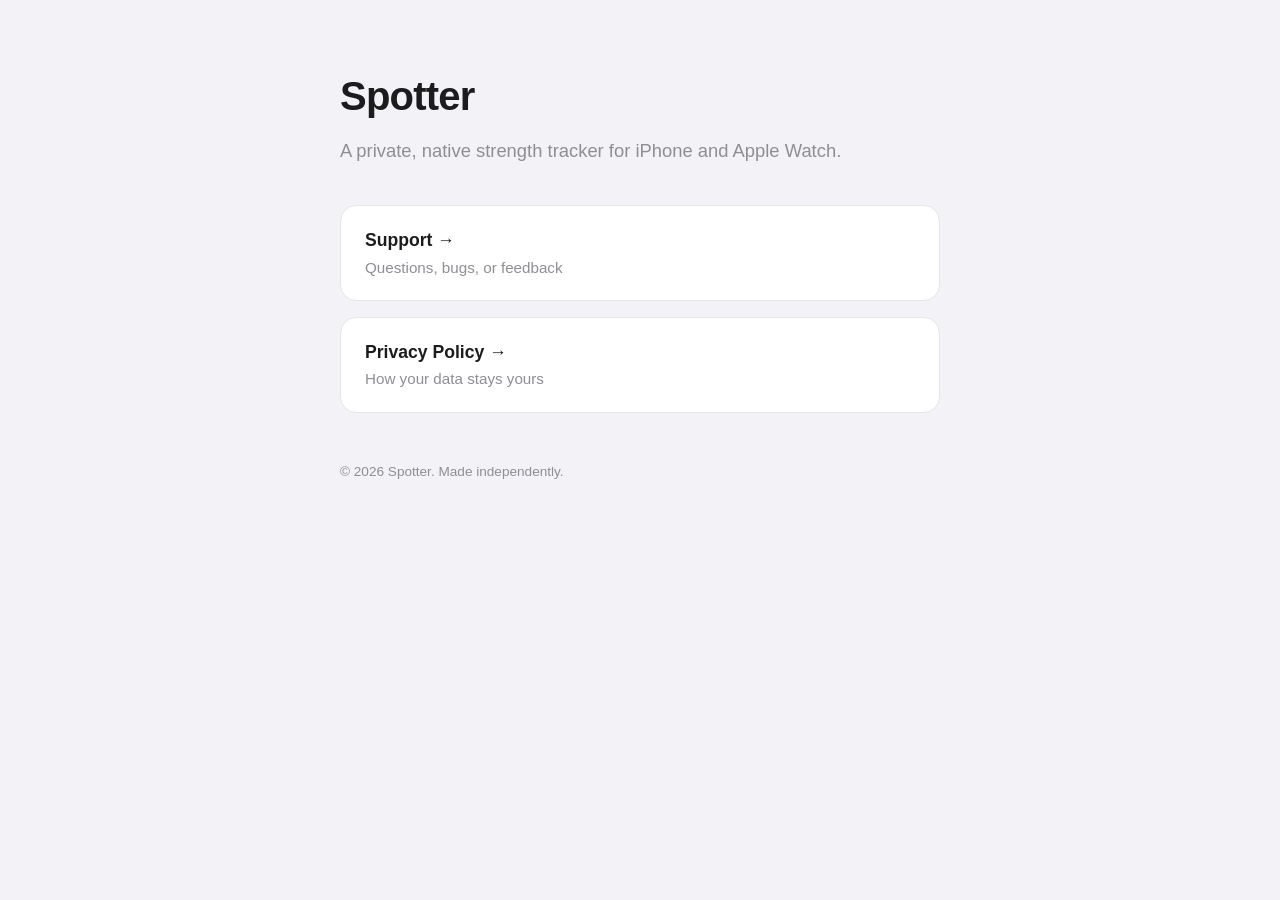
==== index.html @ aca98bd8 "Spotter support & privacy pages" ====
<!DOCTYPE html>
<html lang="en">
<head>
    <meta charset="utf-8">
    <meta name="viewport" content="width=device-width, initial-scale=1">
    <title>Spotter</title>
    <style>
        :root { color-scheme: light dark; }
        * { box-sizing: border-box; }
        body {
            font-family: -apple-system, BlinkMacSystemFont, "Segoe UI", Roboto, Helvetica, Arial, sans-serif;
            line-height: 1.6;
            margin: 0;
            padding: 0;
            color: #1c1c1e;
            background: #f2f2f7;
        }
        @media (prefers-color-scheme: dark) {
            body { color: #f2f2f7; background: #000; }
            .card { background: #1c1c1e !important; }
            a.tile { background: #1c1c1e !important; border-color: #38383a !important; }
        }
        .wrap { max-width: 640px; margin: 0 auto; padding: 64px 20px; }
        h1 { font-size: 2.5rem; font-weight: 700; margin: 0 0 8px; letter-spacing: -0.02em; }
        .tagline { color: #8e8e93; font-size: 1.15rem; margin: 0 0 40px; }
        .tiles { display: grid; gap: 16px; }
        a.tile {
            display: block;
            padding: 20px 24px;
            background: #fff;
            border: 1px solid #e5e5ea;
            border-radius: 16px;
            text-decoration: none;
            color: inherit;
            transition: transform 0.15s ease;
        }
        a.tile:hover { transform: translateY(-2px); }
        a.tile strong { display: block; font-size: 1.1rem; }
        a.tile span { color: #8e8e93; font-size: 0.95rem; }
        footer { margin-top: 48px; color: #8e8e93; font-size: 0.85rem; }
    </style>
</head>
<body>
    <div class="wrap">
        <h1>Spotter</h1>
        <p class="tagline">A private, native strength tracker for iPhone and Apple Watch.</p>
        <div class="tiles">
            <a class="tile" href="support.html">
                <strong>Support →</strong>
                <span>Questions, bugs, or feedback</span>
            </a>
            <a class="tile" href="privacy.html">
                <strong>Privacy Policy →</strong>
                <span>How your data stays yours</span>
            </a>
        </div>
        <footer>© 2026 Spotter. Made independently.</footer>
    </div>
</body>
</html>
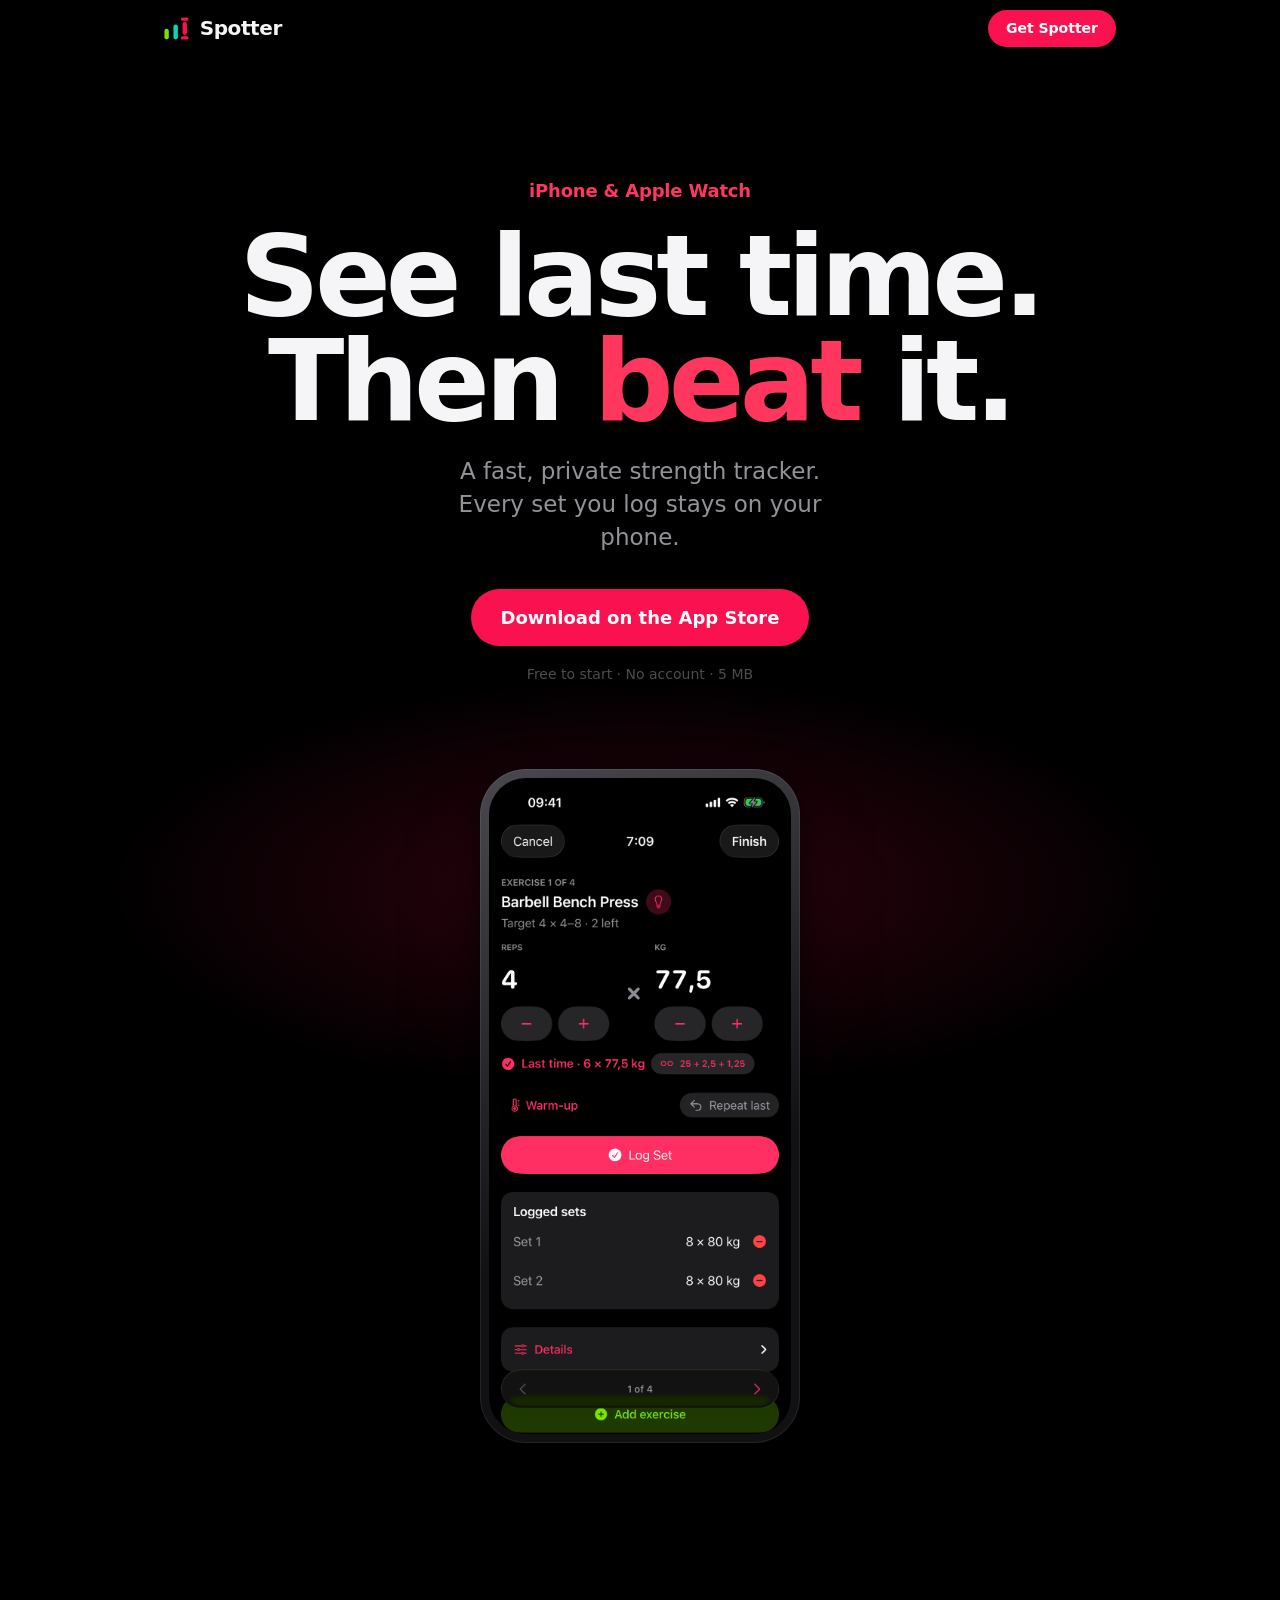
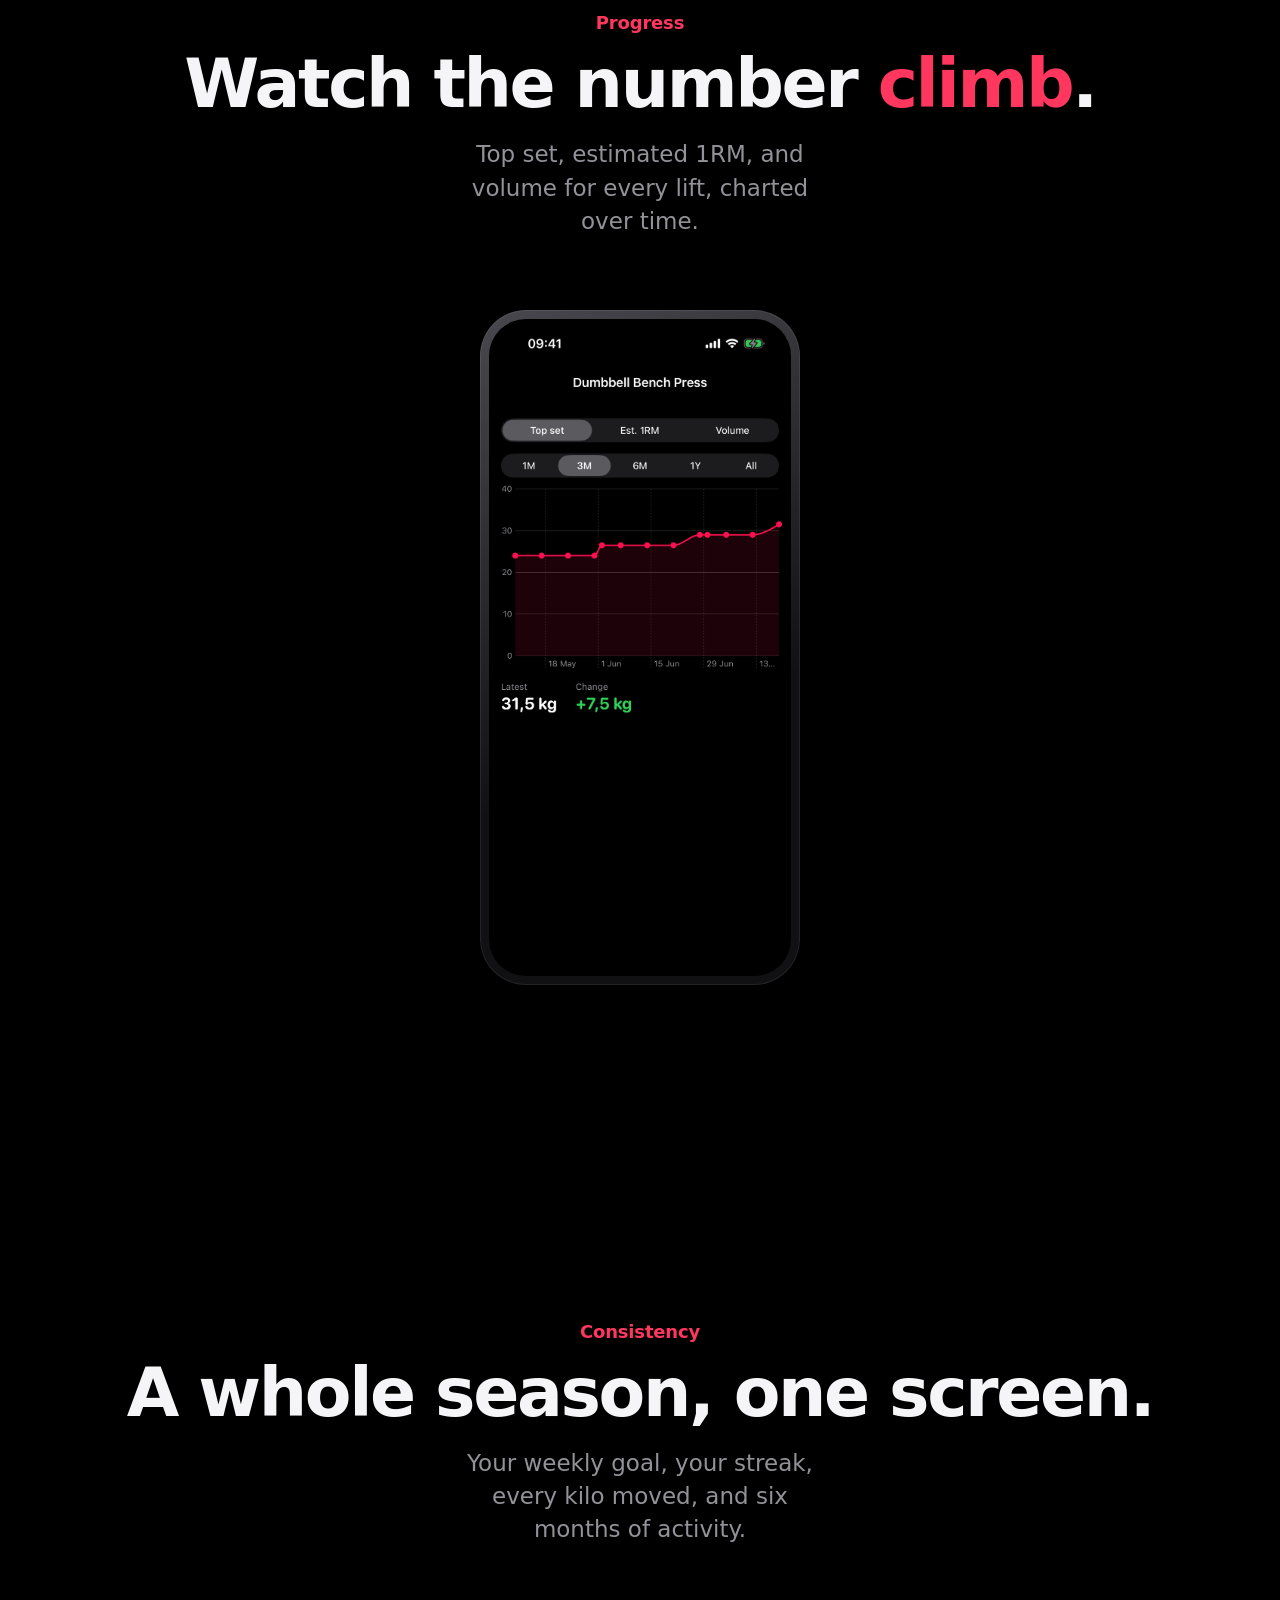
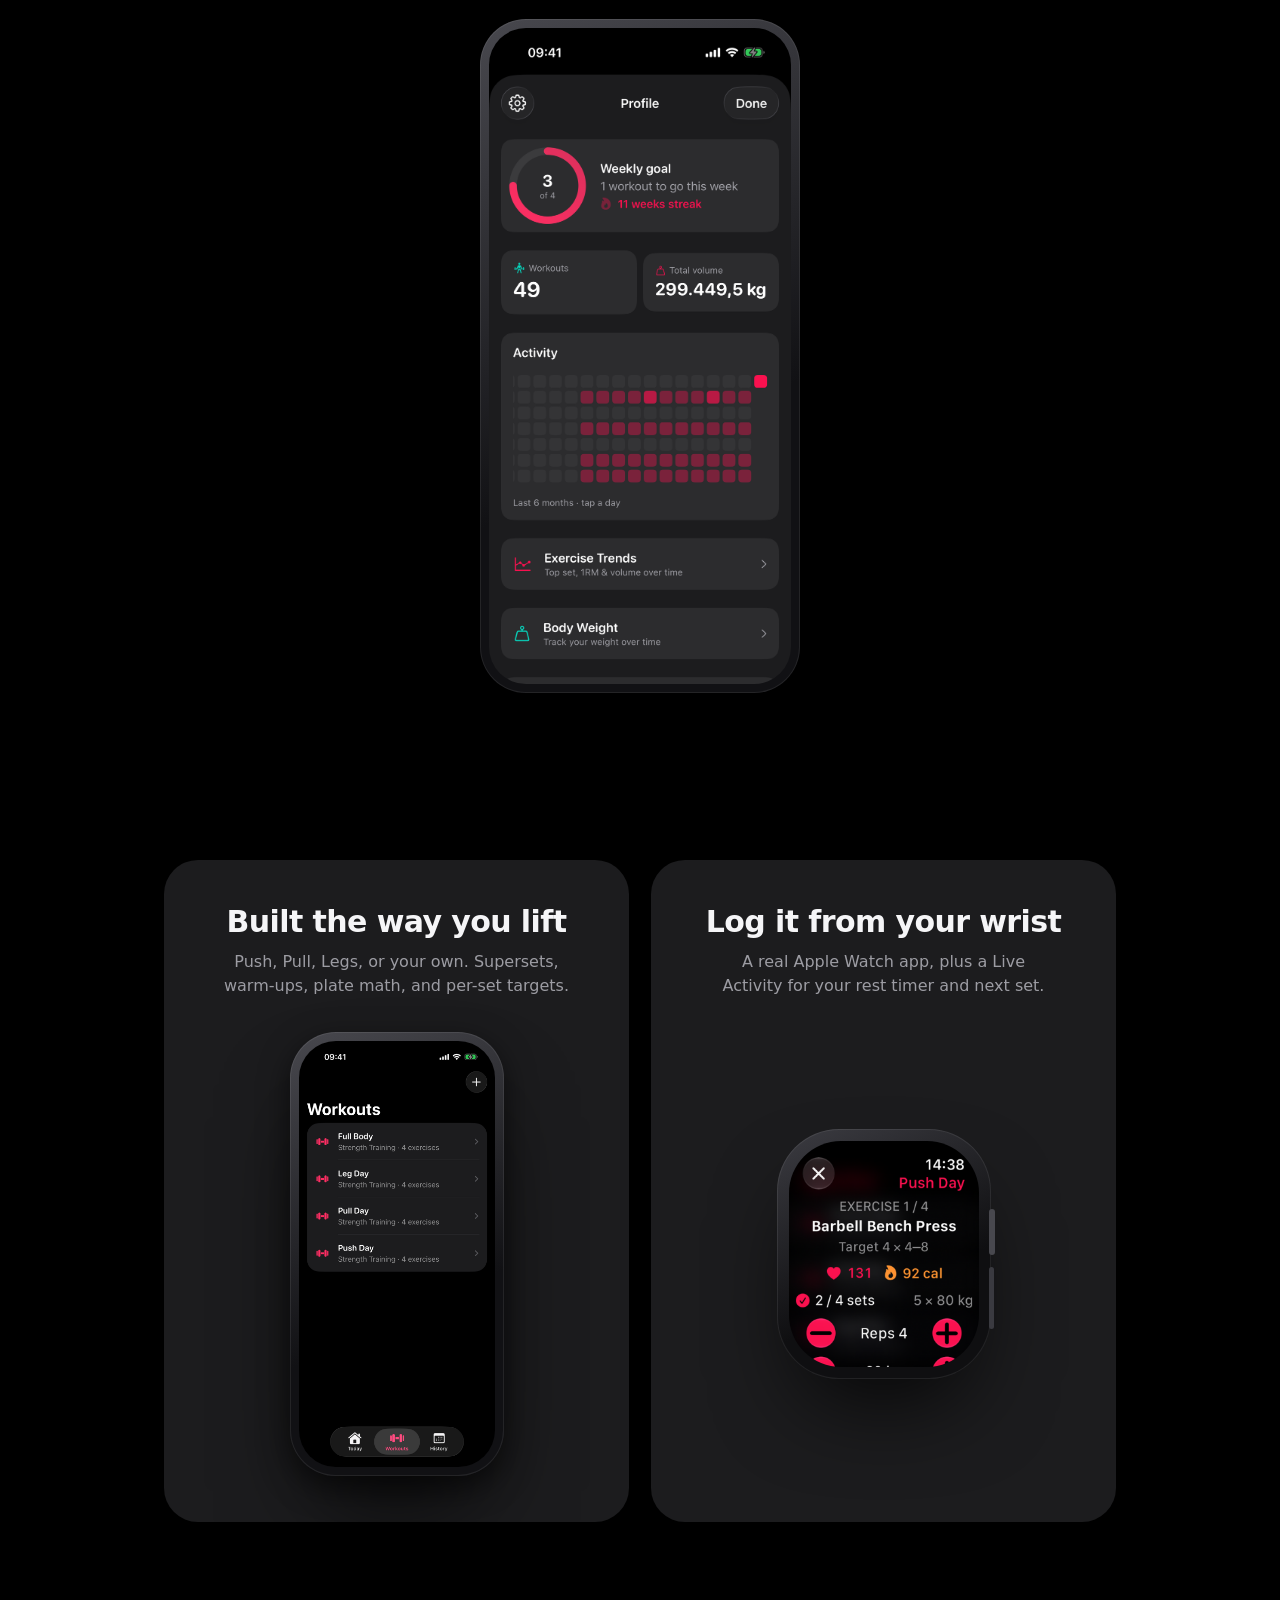
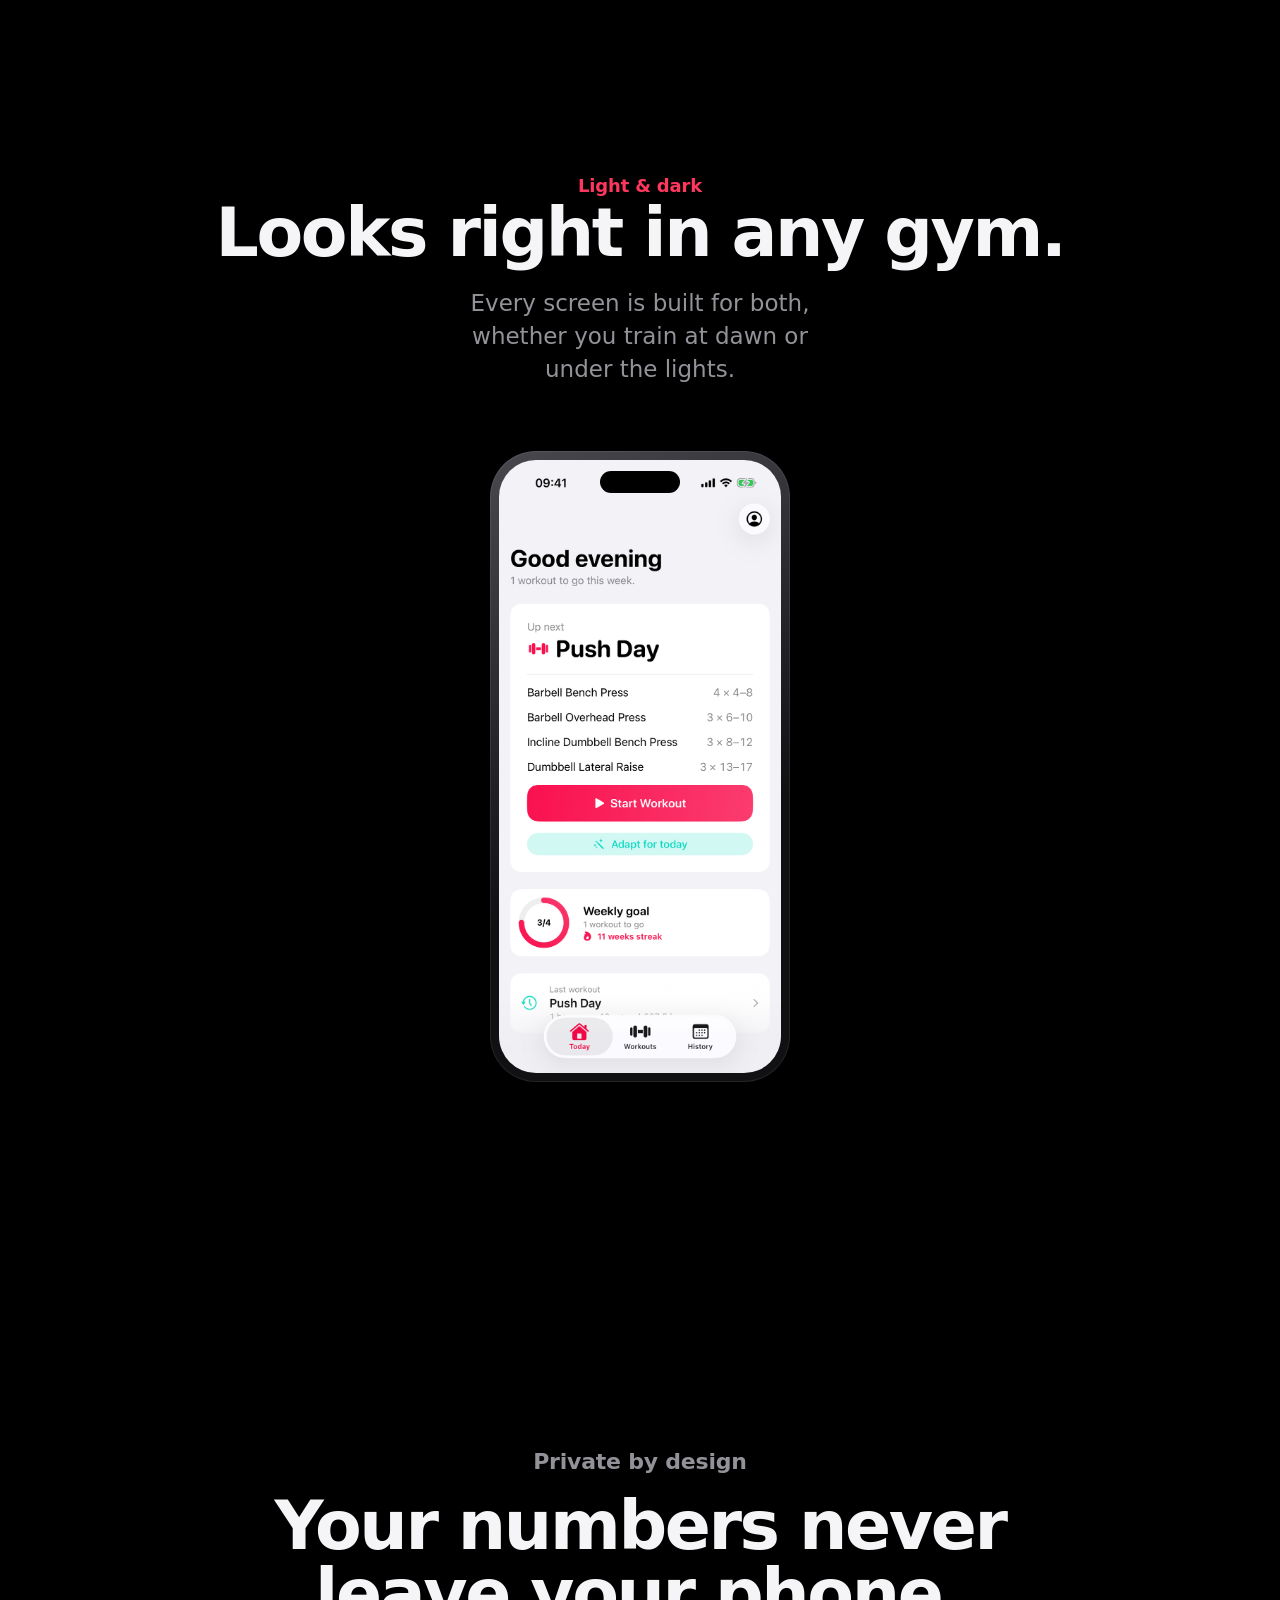
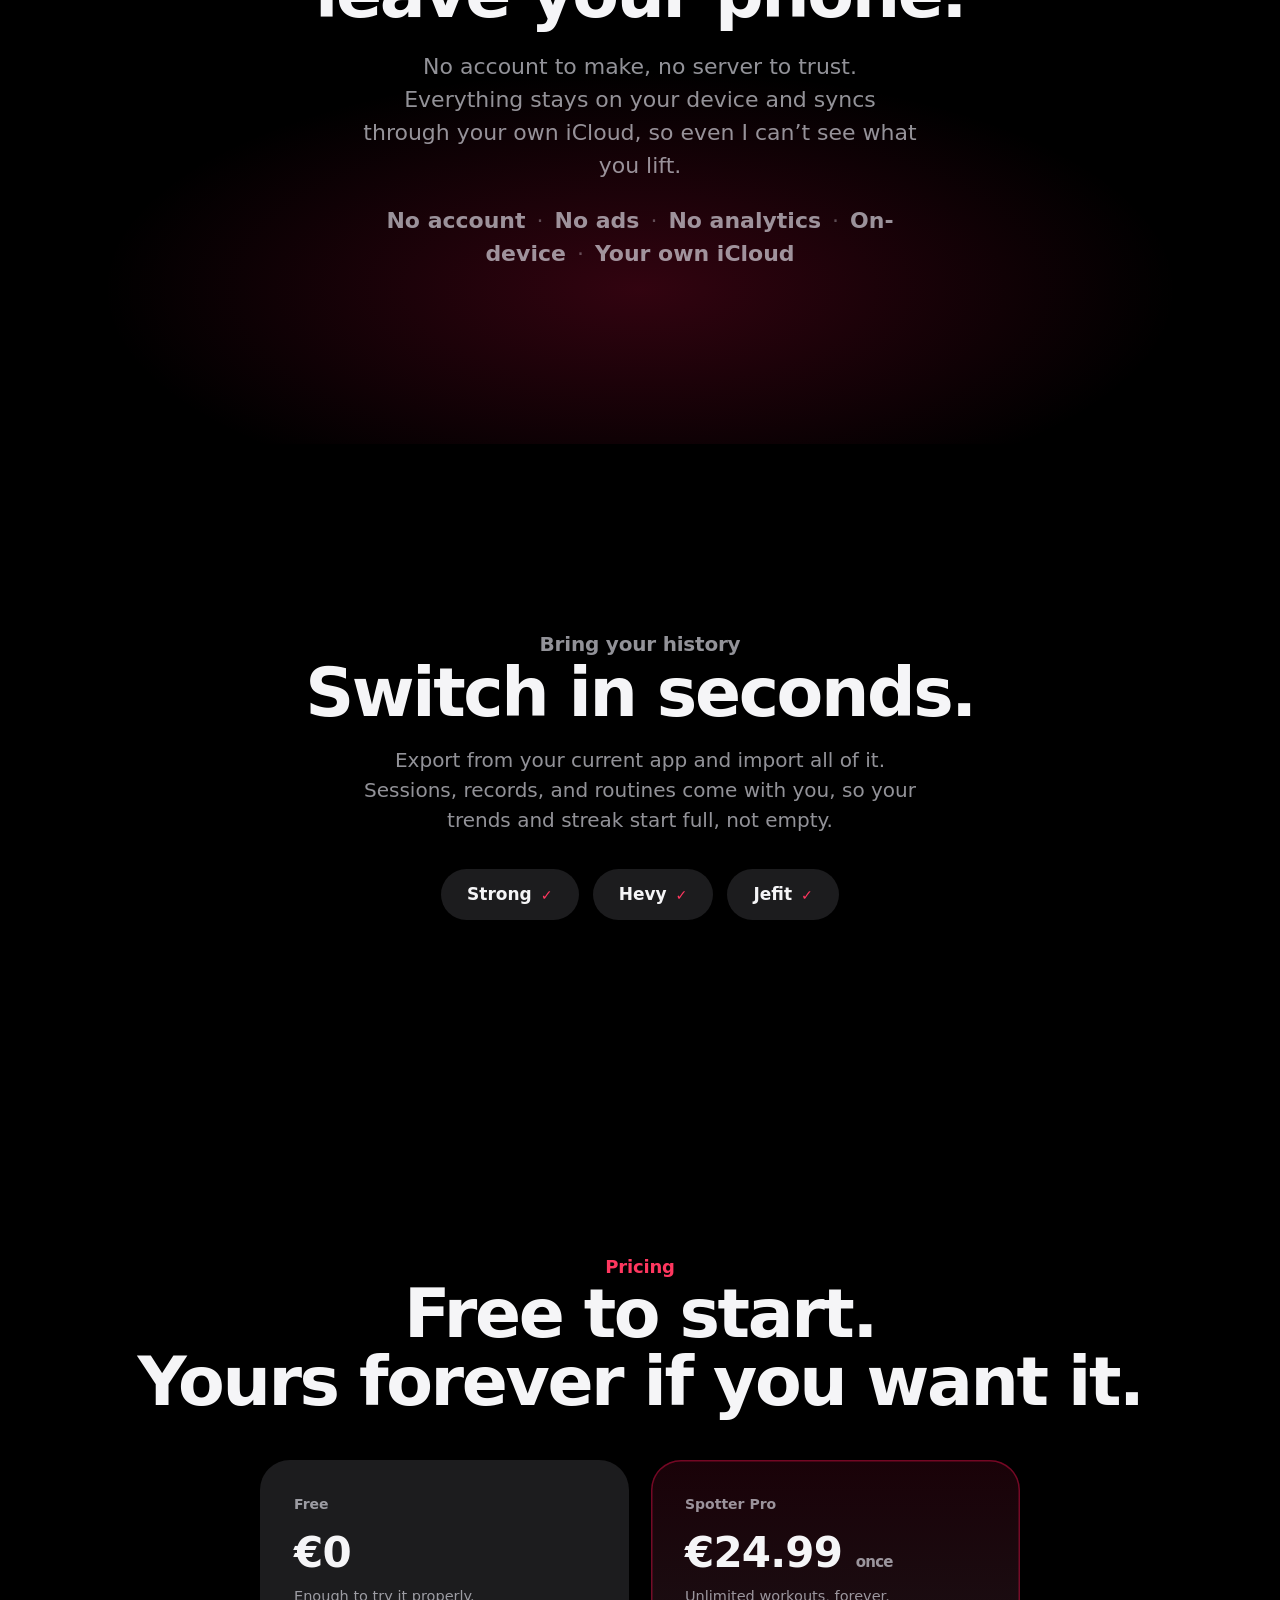
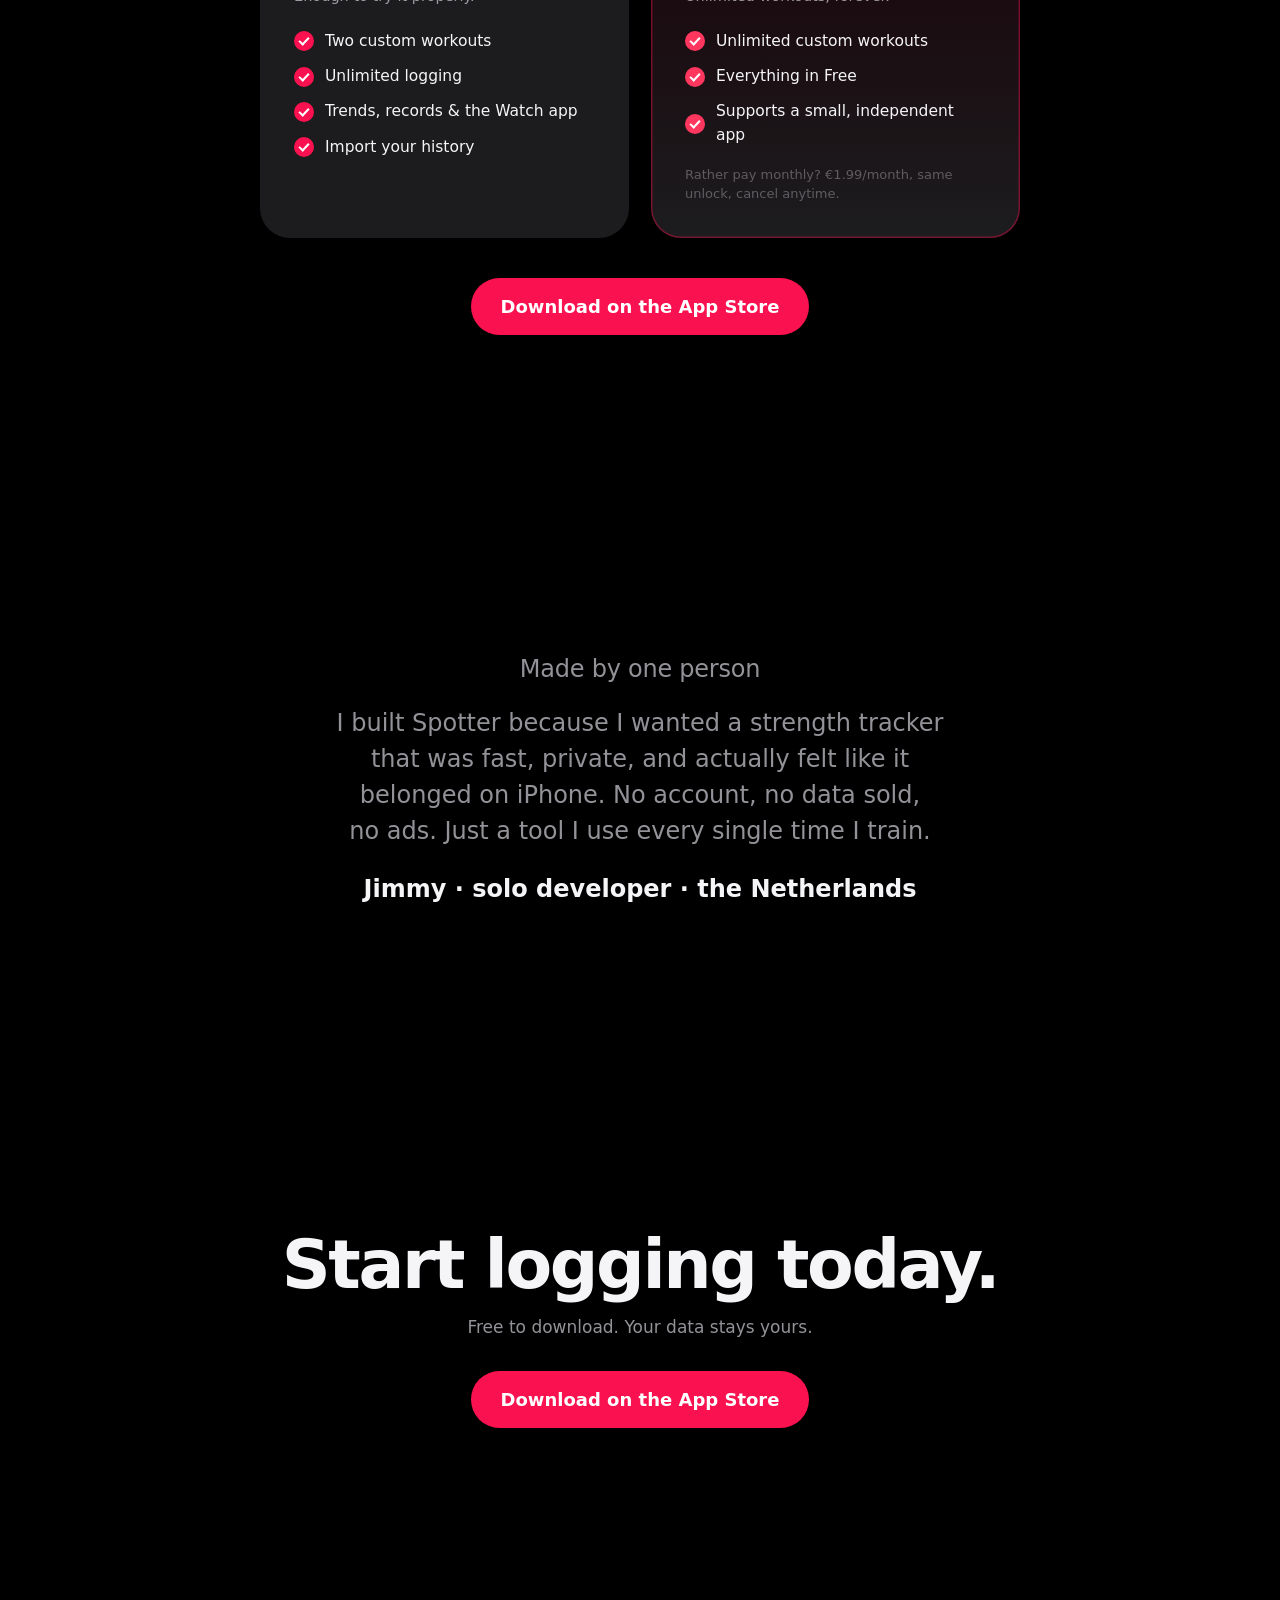
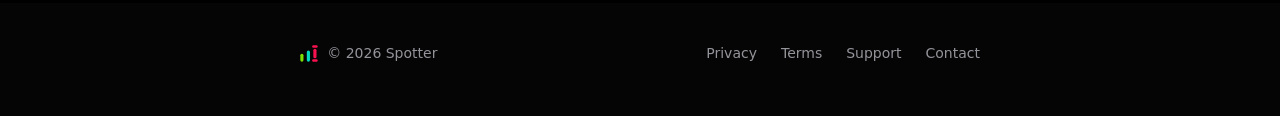
==== commit 10e10211: "Redesign site: Apple product-page style in the app's design language Rebuild the marketing site arou" ====
--- a/index.html
+++ b/index.html
@@ -1,60 +1,149 @@
-<!DOCTYPE html>
+<!doctype html>
 <html lang="en">
 <head>
-    <meta charset="utf-8">
-    <meta name="viewport" content="width=device-width, initial-scale=1">
-    <title>Spotter</title>
-    <style>
-        :root { color-scheme: light dark; }
-        * { box-sizing: border-box; }
-        body {
-            font-family: -apple-system, BlinkMacSystemFont, "Segoe UI", Roboto, Helvetica, Arial, sans-serif;
-            line-height: 1.6;
-            margin: 0;
-            padding: 0;
-            color: #1c1c1e;
-            background: #f2f2f7;
-        }
-        @media (prefers-color-scheme: dark) {
-            body { color: #f2f2f7; background: #000; }
-            .card { background: #1c1c1e !important; }
-            a.tile { background: #1c1c1e !important; border-color: #38383a !important; }
-        }
-        .wrap { max-width: 640px; margin: 0 auto; padding: 64px 20px; }
-        h1 { font-size: 2.5rem; font-weight: 700; margin: 0 0 8px; letter-spacing: -0.02em; }
-        .tagline { color: #8e8e93; font-size: 1.15rem; margin: 0 0 40px; }
-        .tiles { display: grid; gap: 16px; }
-        a.tile {
-            display: block;
-            padding: 20px 24px;
-            background: #fff;
-            border: 1px solid #e5e5ea;
-            border-radius: 16px;
-            text-decoration: none;
-            color: inherit;
-            transition: transform 0.15s ease;
-        }
-        a.tile:hover { transform: translateY(-2px); }
-        a.tile strong { display: block; font-size: 1.1rem; }
-        a.tile span { color: #8e8e93; font-size: 0.95rem; }
-        footer { margin-top: 48px; color: #8e8e93; font-size: 0.85rem; }
-    </style>
+<meta charset="utf-8">
+<meta name="viewport" content="width=device-width, initial-scale=1">
+<title>Spotter — Private Strength & Gym Workout Tracker for iPhone</title>
+<meta name="description" content="A fast, private strength and gym workout tracker for iPhone and Apple Watch. Log sets one-handed, track your progress, and beat your last lift. No account, no ads.">
+<link rel="canonical" href="https://spotter-site.pages.dev/">
+<meta name="robots" content="index, follow, max-image-preview:large">
+<meta name="theme-color" content="#000000">
+<meta name="apple-mobile-web-app-title" content="Spotter">
+<meta property="og:type" content="website">
+<meta property="og:site_name" content="Spotter">
+<meta property="og:locale" content="en_US">
+<meta property="og:title" content="Spotter — Private Strength & Gym Workout Tracker for iPhone">
+<meta property="og:description" content="A fast, private strength and gym workout tracker for iPhone and Apple Watch. Log sets one-handed, track your progress, and beat your last lift. No account, no ads.">
+<meta property="og:url" content="https://spotter-site.pages.dev/">
+<meta property="og:image" content="https://spotter-site.pages.dev/og-image.png">
+<meta property="og:image:width" content="1200">
+<meta property="og:image:height" content="630">
+<meta property="og:image:alt" content="Spotter, a private strength tracker for iPhone and Apple Watch">
+<meta name="twitter:card" content="summary_large_image">
+<meta name="twitter:title" content="Spotter — Private Strength & Gym Workout Tracker for iPhone">
+<meta name="twitter:description" content="A fast, private strength and gym workout tracker for iPhone and Apple Watch. Log sets one-handed, track your progress, and beat your last lift. No account, no ads.">
+<meta name="twitter:image" content="https://spotter-site.pages.dev/og-image.png">
+<link rel="icon" href="logo.svg" type="image/svg+xml">
+<link rel="icon" href="favicon-48.png" sizes="48x48" type="image/png">
+<link rel="apple-touch-icon" href="apple-touch-icon.png">
+<link rel="stylesheet" href="styles.css">
+<script type="application/ld+json">{"@context":"https://schema.org","@type":"MobileApplication","name":"Spotter","alternateName":"Spotter: Gym Workout Tracker","operatingSystem":"iOS, watchOS","applicationCategory":"HealthApplication","applicationSubCategory":"Fitness","description":"A fast, private strength and gym workout tracker for iPhone and Apple Watch. Log sets one-handed, track your progress, and beat your last lift. No account, no ads.","url":"https://spotter-site.pages.dev/","installUrl":"https://apps.apple.com/app/id6780562415","downloadUrl":"https://apps.apple.com/app/id6780562415","screenshot":["https://spotter-site.pages.dev/screenshots/session.png","https://spotter-site.pages.dev/screenshots/trends.png","https://spotter-site.pages.dev/screenshots/profile.png"],"offers":{"@type":"Offer","price":"0","priceCurrency":"EUR"},"author":{"@type":"Person","name":"Jimmy Verburgt"},"publisher":{"@type":"Person","name":"Jimmy Verburgt"}}</script>
 </head>
 <body>
-    <div class="wrap">
-        <h1>Spotter</h1>
-        <p class="tagline">A private, native strength tracker for iPhone and Apple Watch.</p>
-        <div class="tiles">
-            <a class="tile" href="support.html">
-                <strong>Support →</strong>
-                <span>Questions, bugs, or feedback</span>
-            </a>
-            <a class="tile" href="privacy.html">
-                <strong>Privacy Policy →</strong>
-                <span>How your data stays yours</span>
-            </a>
-        </div>
-        <footer>© 2026 Spotter. Made independently.</footer>
+<nav><div class="bar"><a class="brand" href="/"><img class="mark" src="logo.svg" alt="" width="26" height="24"><span>Spotter</span></a><a class="navbtn" href="https://apps.apple.com/app/id6780562415" target="_blank" rel="noopener">Get Spotter</a></div></nav>
+<header class="hero"><div class="hero-inner">
+  <p class="eyebrow">iPhone &amp; Apple Watch</p>
+  <h1>See last time.<br>Then <em>beat</em> it.</h1>
+  <p class="lead">A fast, private strength tracker. Every set you log stays on your phone.</p>
+  <a class="pill" href="https://apps.apple.com/app/id6780562415" target="_blank" rel="noopener">Download on the App&nbsp;Store</a>
+  <p class="pill-note">Free to start &middot; No account &middot; 5&nbsp;MB</p>
+  <div class="hero-shot"><div class="device"><div class="rim"><div class="scr"><span class="island"></span><img src="screenshots/session.png" width="800" height="1739" alt="Spotter logging a set of barbell bench press in a live workout, with last time and plate math" decoding="async" loading="eager" fetchpriority="high"></div></div></div></div>
+</div></header>
+
+<section class="feat reveal">
+  <p class="eyebrow">Progress</p>
+  <h2>Watch the number <em>climb</em>.</h2>
+  <p class="lead">Top set, estimated 1RM, and volume for every lift, charted over time.</p>
+  <div class="shot"><div class="device"><div class="rim"><div class="scr"><span class="island"></span><img src="screenshots/trends.png" width="800" height="1739" alt="Spotter exercise trend chart showing bench press climbing by 7.5 kg over time" decoding="async" loading="lazy"></div></div></div></div>
+</section>
+
+<section class="feat reveal">
+  <p class="eyebrow">Consistency</p>
+  <h2>A whole season, one screen.</h2>
+  <p class="lead">Your weekly goal, your streak, every kilo moved, and six months of activity.</p>
+  <div class="shot"><div class="device"><div class="rim"><div class="scr"><span class="island"></span><img src="screenshots/profile.png" width="800" height="1739" alt="Spotter profile with weekly goal ring, streak, total volume and a six-month activity heatmap" decoding="async" loading="lazy"></div></div></div></div>
+</section>
+
+<div class="tiles">
+  <div class="tile reveal">
+    <h3>Built the way you lift</h3>
+    <p>Push, Pull, Legs, or your own. Supersets, warm-ups, plate math, and per-set targets.</p>
+    <div class="tshot"><div class="device"><div class="rim"><div class="scr"><span class="island"></span><img src="screenshots/workouts.png" width="760" height="1652" alt="Spotter workout library with Push, Pull, Legs and Full Body routines" decoding="async" loading="lazy"></div></div></div></div>
+  </div>
+  <div class="tile reveal">
+    <h3>Log it from your wrist</h3>
+    <p>A real Apple Watch app, plus a Live Activity for your rest timer and next set.</p>
+    <div class="tshot"><div class="watch"><span class="crown"></span><span class="wbtn"></span><div class="wscr"><img src="screenshots/watch.png" width="560" height="668" alt="Spotter Apple Watch app logging a set during a workout" decoding="async" loading="lazy"></div></div></div>
+  </div>
+</div>
+
+<section class="tone reveal">
+  <p class="eyebrow">Light &amp; dark</p>
+  <h2>Looks right in any gym.</h2>
+  <p class="lead">Every screen is built for both, whether you train at dawn or under the lights.</p>
+  <div class="shot"><div class="device"><div class="rim"><div class="scr"><span class="island"></span><img src="screenshots/light.png" width="800" height="1739" alt="Spotter Today screen in light mode showing the next workout and weekly goal" decoding="async" loading="lazy"></div></div></div></div>
+</section>
+
+<section class="privacy"><div class="privacy-inner reveal">
+  <p class="eyebrow">Private by design</p>
+  <h2>Your numbers never<br>leave your phone.</h2>
+  <p>No account to make, no server to trust. Everything stays on your device and syncs through your own iCloud, so even I can&rsquo;t see what you lift.</p>
+  <p class="facts">No account<span>&middot;</span>No ads<span>&middot;</span>No analytics<span>&middot;</span>On-device<span>&middot;</span>Your own iCloud</p>
+</div></section>
+
+<section class="import reveal">
+  <p class="eyebrow">Bring your history</p>
+  <h2>Switch in seconds.</h2>
+  <p>Export from your current app and import all of it. Sessions, records, and routines come with you, so your trends and streak start full, not empty.</p>
+  <div class="sources">
+    <div class="src">Strong<small>&check;</small></div>
+    <div class="src">Hevy<small>&check;</small></div>
+    <div class="src">Jefit<small>&check;</small></div>
+  </div>
+</section>
+
+<section class="pricing"><div class="reveal">
+  <p class="eyebrow">Pricing</p>
+  <h2>Free to start.<br>Yours forever if you want it.</h2>
+  <div class="plans">
+    <div class="plan">
+      <p class="tier">Free</p>
+      <p class="amt num">&euro;0</p>
+      <p class="desc">Enough to try it properly.</p>
+      <ul>
+        <li><i></i>Two custom workouts</li>
+        <li><i></i>Unlimited logging</li>
+        <li><i></i>Trends, records &amp; the Watch app</li>
+        <li><i></i>Import your history</li>
+      </ul>
     </div>
-</body>
-</html>
+    <div class="plan pro">
+      <p class="tier">Spotter Pro</p>
+      <p class="amt num">&euro;24.99 <small>once</small></p>
+      <p class="desc">Unlimited workouts, forever.</p>
+      <ul>
+        <li><i></i>Unlimited custom workouts</li>
+        <li><i></i>Everything in Free</li>
+        <li><i></i>Supports a small, independent app</li>
+      </ul>
+      <p class="alt">Rather pay monthly? &euro;1.99/month, same unlock, cancel anytime.</p>
+    </div>
+  </div>
+  <a class="pill" href="https://apps.apple.com/app/id6780562415" target="_blank" rel="noopener">Download on the App&nbsp;Store</a>
+</div></section>
+
+<section class="dev"><div class="dev-inner reveal">
+  <p class="eyebrow" style="margin-bottom:18px">Made by one person</p>
+  <p>I built Spotter because I wanted a strength tracker that was fast, private, and actually felt like it belonged on iPhone. No account, no data sold, no ads. Just a tool I use every single time I train.</p>
+  <p class="sig">Jimmy &middot; solo developer &middot; the Netherlands</p>
+</div></section>
+
+<section class="final reveal">
+  <h2>Start logging today.</h2>
+  <p>Free to download. Your data stays yours.</p>
+  <a class="pill" href="https://apps.apple.com/app/id6780562415" target="_blank" rel="noopener">Download on the App&nbsp;Store</a>
+</section>
+
+<footer><div class="fin"><div class="fcopy"><img class="mark" src="logo.svg" alt="" width="18" height="17"><span>&copy; 2026 Spotter</span></div><div class="flinks"><a href="/privacy.html">Privacy</a><a href="/terms.html">Terms</a><a href="/support.html">Support</a><a href="mailto:jimmyverburgt@gmail.com">Contact</a></div></div></footer>
+<script>
+(function(){
+  var io=new IntersectionObserver(function(es){
+    es.forEach(function(e){if(e.isIntersecting){e.target.classList.add('in');io.unobserve(e.target);}});
+  },{threshold:.12});
+  document.querySelectorAll('.reveal').forEach(function(el){io.observe(el);});
+  var nav=document.querySelector('nav');
+  var onScroll=function(){nav.classList.toggle('scrolled',window.scrollY>16);};
+  onScroll();window.addEventListener('scroll',onScroll,{passive:true});
+})();
+</script>
+</body></html>
--- a/styles.css
+++ b/styles.css
@@ -0,0 +1,172 @@
+:root{
+  --bg:#000; --card:#1c1c1e; --card2:#2c2c2e;
+  --ink:#f5f5f7; --sec:rgba(235,235,245,.62); --ter:rgba(235,235,245,.32);
+  --red:#fa114f; --red2:#ff375f; --teal:#30d5c8; --glow:rgba(250,17,79,.20);
+  --line:rgba(255,255,255,.09);
+  --font:ui-rounded,"SF Pro Rounded","SF Pro Display",-apple-system,system-ui,"Segoe UI",sans-serif;
+  --pad:clamp(88px,13vw,168px);
+}
+*{margin:0;padding:0;box-sizing:border-box}
+html{scroll-behavior:smooth;-webkit-text-size-adjust:100%}
+body{background:var(--bg);color:var(--ink);font-family:var(--font);line-height:1.5;
+  -webkit-font-smoothing:antialiased;overflow-x:hidden;text-rendering:optimizeLegibility}
+a{color:inherit;text-decoration:none}
+em{color:var(--red2);font-style:normal}
+.num{font-variant-numeric:tabular-nums}
+.wrap{max-width:1000px;margin:0 auto;padding:0 24px}
+section{text-align:center}
+
+.eyebrow{font-size:clamp(15px,1.8vw,18px);font-weight:700;color:var(--red2);letter-spacing:-.01em}
+h1{font-size:clamp(52px,11vw,112px);font-weight:700;line-height:.94;letter-spacing:-.045em;text-wrap:balance}
+h2{font-size:clamp(34px,6vw,68px);font-weight:700;line-height:1.0;letter-spacing:-.035em;text-wrap:balance}
+.lead{margin:20px auto 0;font-size:clamp(18px,2.4vw,23px);font-weight:500;color:var(--sec);
+  max-width:26ch;line-height:1.45}
+
+.pill{display:inline-flex;align-items:center;justify-content:center;gap:9px;font-weight:600;
+  font-size:clamp(16px,2vw,18px);padding:15px 30px;border-radius:980px;background:var(--red);color:#fff;
+  transition:transform .12s ease,background .15s ease}
+.pill:hover{background:var(--red2)} .pill:active{transform:scale(.97)}
+.pill-note{margin-top:18px;font-size:14px;color:var(--ter);font-weight:500}
+
+.device{position:relative;width:var(--pw,300px);margin:0 auto}
+.rim{padding:9px;border-radius:46px;background:linear-gradient(155deg,#48484e,#111114 62%);
+  box-shadow:inset 0 0 0 1px rgba(255,255,255,.08),0 50px 100px -34px rgba(0,0,0,.9),0 10px 30px rgba(0,0,0,.55)}
+.scr{position:relative;border-radius:37px;overflow:hidden;background:#000;display:block}
+.scr img{display:block;width:100%;height:auto}
+.island{position:absolute;top:11px;left:50%;transform:translateX(-50%);width:80px;height:22px;
+  background:#000;border-radius:20px;z-index:2}
+.watch{position:relative;width:214px;margin:0 auto;padding:12px;border-radius:62px;
+  background:linear-gradient(155deg,#3c3c42,#0f0f11 62%);
+  box-shadow:inset 0 0 0 1px rgba(255,255,255,.08),0 44px 90px -30px rgba(0,0,0,.9)}
+.wscr{border-radius:52px;overflow:hidden;background:#000} .wscr img{display:block;width:100%;height:auto}
+.crown{position:absolute;right:-4px;top:80px;width:6px;height:46px;border-radius:4px;background:#48484e}
+.wbtn{position:absolute;right:-3px;top:138px;width:5px;height:62px;border-radius:4px;background:#3a3a40}
+
+nav{position:sticky;top:0;z-index:50;backdrop-filter:blur(20px) saturate(160%);
+  background:rgba(0,0,0,.55);border-bottom:1px solid transparent;
+  transition:background .3s ease,border-color .3s ease}
+nav.scrolled{background:rgba(0,0,0,.82);border-bottom-color:var(--line)}
+nav .bar{max-width:1000px;margin:0 auto;padding:0 24px;height:56px;
+  display:flex;align-items:center;justify-content:space-between}
+.brand{display:flex;align-items:center;gap:11px;font-weight:800;font-size:20px;letter-spacing:-.02em;color:var(--ink)}
+.brand .mark{height:23px;width:auto;display:block}
+.navbtn{font-size:14px;font-weight:600;padding:8px 18px;border-radius:980px;background:var(--red);color:#fff}
+.navbtn:hover{background:var(--red2)}
+
+.hero{position:relative;padding:clamp(64px,10vw,120px) 24px 0;overflow:hidden;text-align:center}
+.hero::before{content:"";position:absolute;left:50%;top:34%;width:120vw;height:80vh;transform:translateX(-50%);
+  background:radial-gradient(50% 42% at 50% 50%,var(--glow),transparent 70%);pointer-events:none}
+.hero-inner{position:relative;max-width:1000px;margin:0 auto}
+.hero h1{margin-top:20px}
+.hero .pill{margin-top:34px}
+.hero-shot{--pw:min(320px,78vw);margin:clamp(48px,7vw,84px) auto 0}
+
+.feat{padding:var(--pad) 24px}
+.feat h2{margin-top:14px}
+.feat .shot{--pw:min(320px,80vw);margin:clamp(44px,6vw,72px) auto 0}
+
+.tiles{max-width:1000px;margin:0 auto;padding:0 24px calc(var(--pad) / 2);
+  display:grid;grid-template-columns:1fr 1fr;gap:22px}
+.tile{background:var(--card);border-radius:34px;padding:46px 38px;
+  min-height:600px;display:flex;flex-direction:column;text-align:center}
+.tile h3{font-size:clamp(24px,3vw,30px);font-weight:700;letter-spacing:-.02em;line-height:1.08}
+.tile p{margin-top:12px;font-size:16px;color:var(--sec);line-height:1.5;max-width:34ch;margin-left:auto;margin-right:auto}
+.tile .tshot{flex:1;margin-top:34px;display:flex;justify-content:center;align-items:center}
+.tile .device{--pw:214px}
+
+.tone{padding:var(--pad) 24px}
+.tone .shot{--pw:min(300px,76vw);margin:clamp(40px,6vw,64px) auto 0}
+
+.privacy{position:relative;padding:calc(var(--pad) * 1.05) 24px;overflow:hidden}
+.privacy::before{content:"";position:absolute;left:50%;bottom:-20%;width:120vw;height:70vh;
+  transform:translateX(-50%);background:radial-gradient(50% 50% at 50% 50%,var(--glow),transparent 70%);
+  pointer-events:none}
+.privacy-inner{position:relative;max-width:820px;margin:0 auto}
+.privacy h2{margin-top:14px}
+.privacy p{margin:22px auto 0;font-size:clamp(18px,2.3vw,22px);color:var(--sec);max-width:40ch;line-height:1.5}
+.facts{margin-top:32px;font-size:15px;font-weight:600;color:var(--ink)}
+.facts span{color:var(--ter);margin:0 11px;font-weight:400}
+
+.import{padding:var(--pad) 24px}
+.import p{margin:18px auto 0;font-size:clamp(17px,2.1vw,20px);color:var(--sec);max-width:44ch;line-height:1.5}
+.sources{margin-top:34px;display:flex;gap:14px;justify-content:center;flex-wrap:wrap}
+.src{font-size:17px;font-weight:600;padding:13px 26px;border-radius:980px;background:var(--card)}
+.src small{color:var(--red2);margin-left:9px;font-weight:800}
+
+.pricing{padding:var(--pad) 24px}
+.plans{display:grid;grid-template-columns:1fr 1fr;gap:22px;max-width:760px;margin:44px auto 0;text-align:left}
+.plan{background:var(--card);border-radius:30px;padding:34px}
+.plan.pro{background:linear-gradient(180deg,rgba(250,17,79,.10),var(--card));box-shadow:inset 0 0 0 1.5px rgba(250,17,79,.4)}
+.plan .tier{font-size:14px;font-weight:700;color:var(--sec)}
+.plan .amt{font-size:clamp(34px,4vw,42px);font-weight:800;letter-spacing:-.02em;margin:6px 0 2px}
+.plan .amt small{font-size:15px;font-weight:600;color:var(--sec)}
+.plan .desc{font-size:14.5px;color:var(--sec)}
+.plan ul{list-style:none;margin-top:22px;display:flex;flex-direction:column;gap:12px}
+.plan li{font-size:15.5px;display:flex;gap:11px;align-items:center}
+.plan li i{flex:none;width:20px;height:20px;border-radius:50%;background:var(--red);position:relative}
+.plan.pro li i{background:var(--red2)}
+.plan li i::after{content:"";position:absolute;left:6.5px;top:4px;width:4px;height:8px;
+  border:solid #fff;border-width:0 2px 2px 0;transform:rotate(43deg)}
+.plan .alt{margin-top:18px;font-size:13px;color:var(--ter)}
+.pricing .pill{margin-top:40px}
+
+.dev{padding:calc(var(--pad) * .9) 24px}
+.dev-inner{max-width:640px;margin:0 auto}
+.dev p{font-size:clamp(19px,2.4vw,24px);font-weight:500;color:var(--sec);line-height:1.5;text-wrap:balance}
+.dev .sig{margin-top:22px;font-weight:700;color:var(--ink)}
+
+.final{padding:calc(var(--pad) * 1.05) 24px}
+.final p{margin:16px auto 0;font-size:17px;color:var(--sec)}
+.final .pill{margin-top:30px}
+
+.legal{text-align:left;padding:64px 24px 0;background:#050506}
+.legal-inner{max-width:680px;margin:0 auto}
+.legal h1{font-size:30px;font-weight:800;letter-spacing:-.02em;line-height:1.1}
+.legal h2{font-size:26px;font-weight:800;letter-spacing:-.02em;line-height:1.1}
+.legal h3{font-size:16.5px;font-weight:700;margin:26px 0 6px;color:var(--ink)}
+.legal p{font-size:15px;color:var(--sec);margin-top:8px;line-height:1.6}
+.legal .date{font-size:13px;color:var(--ter);margin-top:8px}
+.legal a{color:var(--red2)}
+.legal.page{padding-top:112px;padding-bottom:8px;min-height:66vh}
+.legal .back{display:inline-block;margin-top:34px;font-size:14px;color:var(--red2)}
+
+footer{background:#050506;padding:40px 24px 52px}
+footer .fin{max-width:680px;margin:0 auto;display:flex;flex-wrap:wrap;gap:16px;
+  justify-content:space-between;align-items:center;font-size:14px;color:var(--sec)}
+footer .flinks{display:flex;gap:24px} footer a:hover{color:var(--red2)}
+footer .fcopy{display:flex;align-items:center;gap:9px}
+footer .mark{height:17px;width:auto;display:block}
+
+.reveal{opacity:0;transform:translateY(30px) scale(.985);
+  transition:opacity .9s cubic-bezier(.16,1,.3,1),transform .9s cubic-bezier(.16,1,.3,1)}
+.reveal.in{opacity:1;transform:none}
+.tiles .tile:nth-child(2){transition-delay:.12s}
+
+@media(prefers-reduced-motion:no-preference){
+  .hero-inner>*{opacity:0;animation:heroIn .95s cubic-bezier(.16,1,.3,1) both}
+  .hero-inner>*:nth-child(1){animation-delay:.05s}
+  .hero-inner>*:nth-child(2){animation-delay:.13s}
+  .hero-inner>*:nth-child(3){animation-delay:.22s}
+  .hero-inner>*:nth-child(4){animation-delay:.31s}
+  .hero-inner>*:nth-child(5){animation-delay:.39s}
+  .hero-inner>*:nth-child(6){animation-delay:.5s}
+  @keyframes heroIn{from{opacity:0;transform:translateY(28px)}to{opacity:1;transform:none}}
+
+  @supports (animation-timeline:view()){
+    .hero-shot .device,.feat .shot .device,.tone .shot .device,.tile .tshot>*{
+      animation:floatY linear both;animation-timeline:view();animation-range:entry 0% exit 100%}
+    @keyframes floatY{from{transform:translateY(34px)}to{transform:translateY(-30px)}}
+  }
+}
+
+@media(max-width:760px){
+  .tiles{grid-template-columns:1fr}
+  .tile{min-height:0} .tile .device{--pw:250px}
+  .plans{grid-template-columns:1fr}
+}
+@media(prefers-reduced-motion:reduce){
+  html{scroll-behavior:auto}
+  .reveal{opacity:1;transform:none;transition:none}
+  .hero-inner>*{opacity:1;animation:none}
+  .pill:active{transform:none}
+}
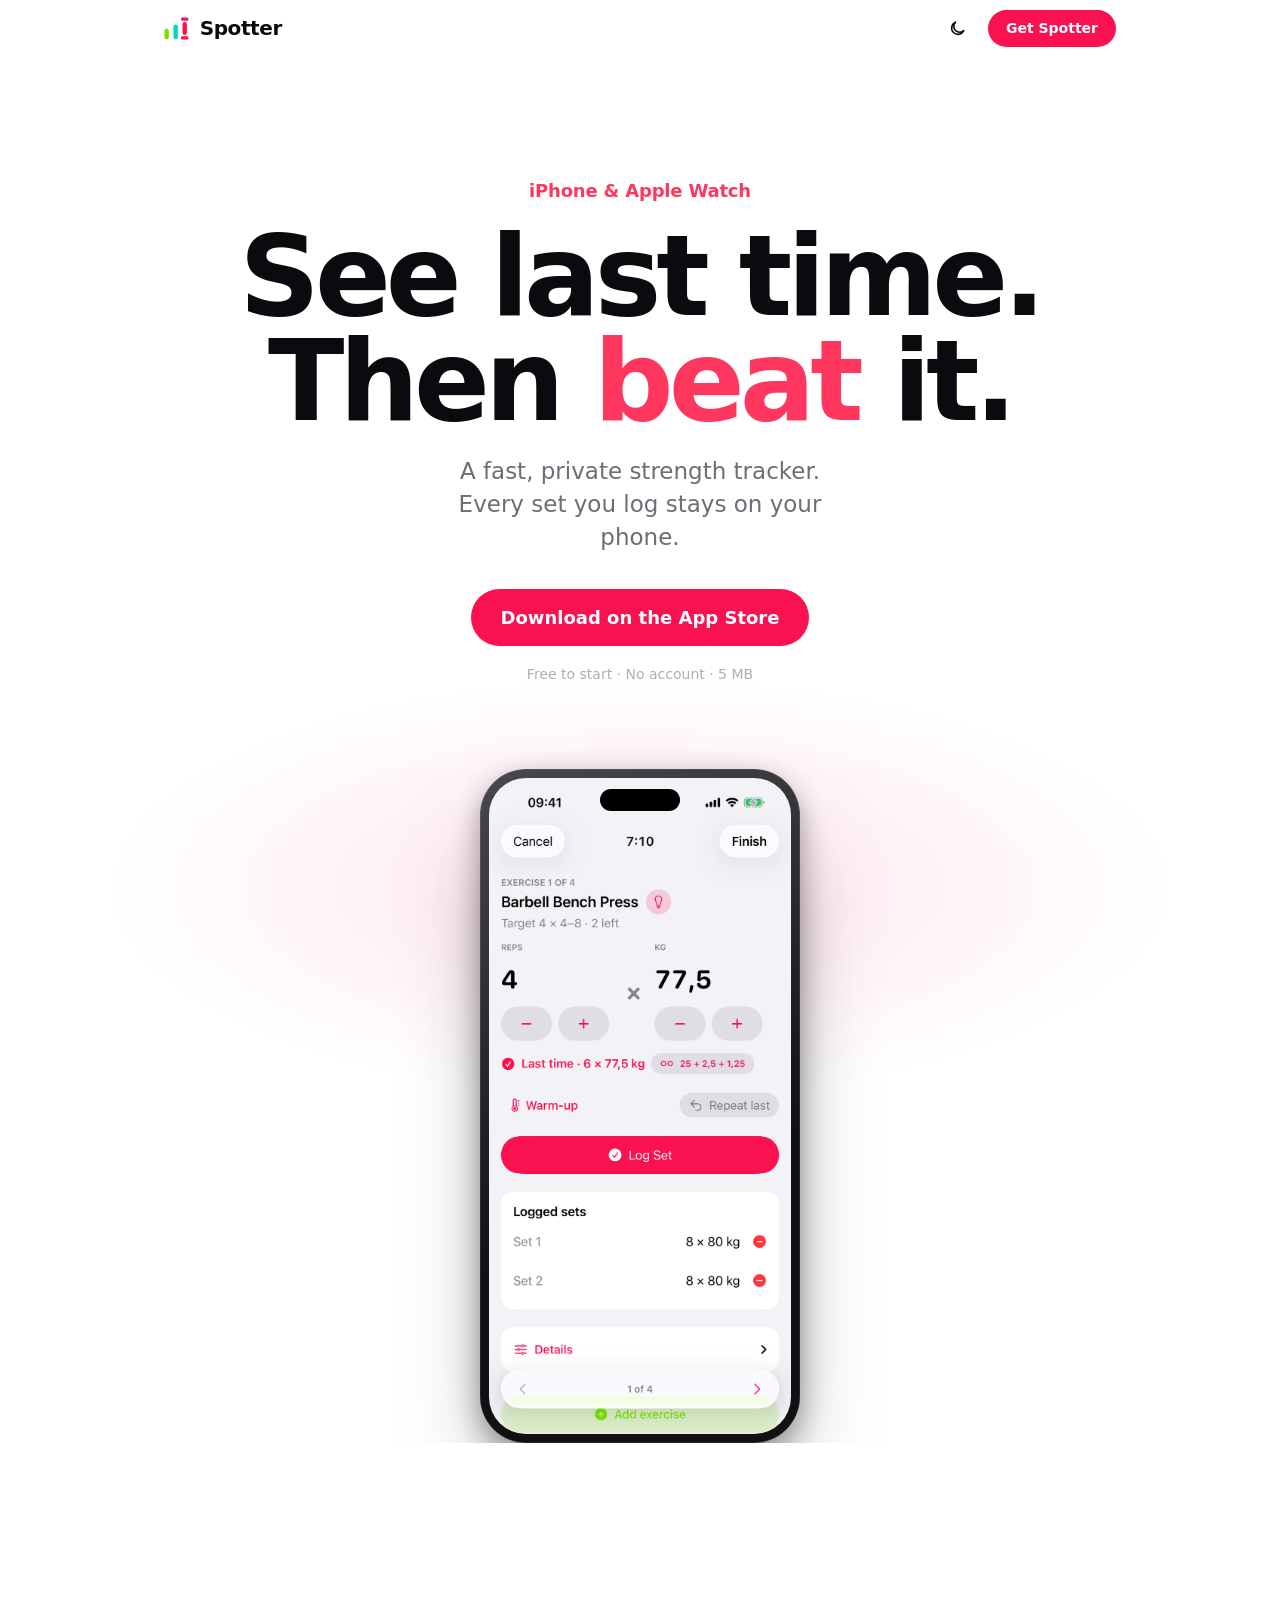
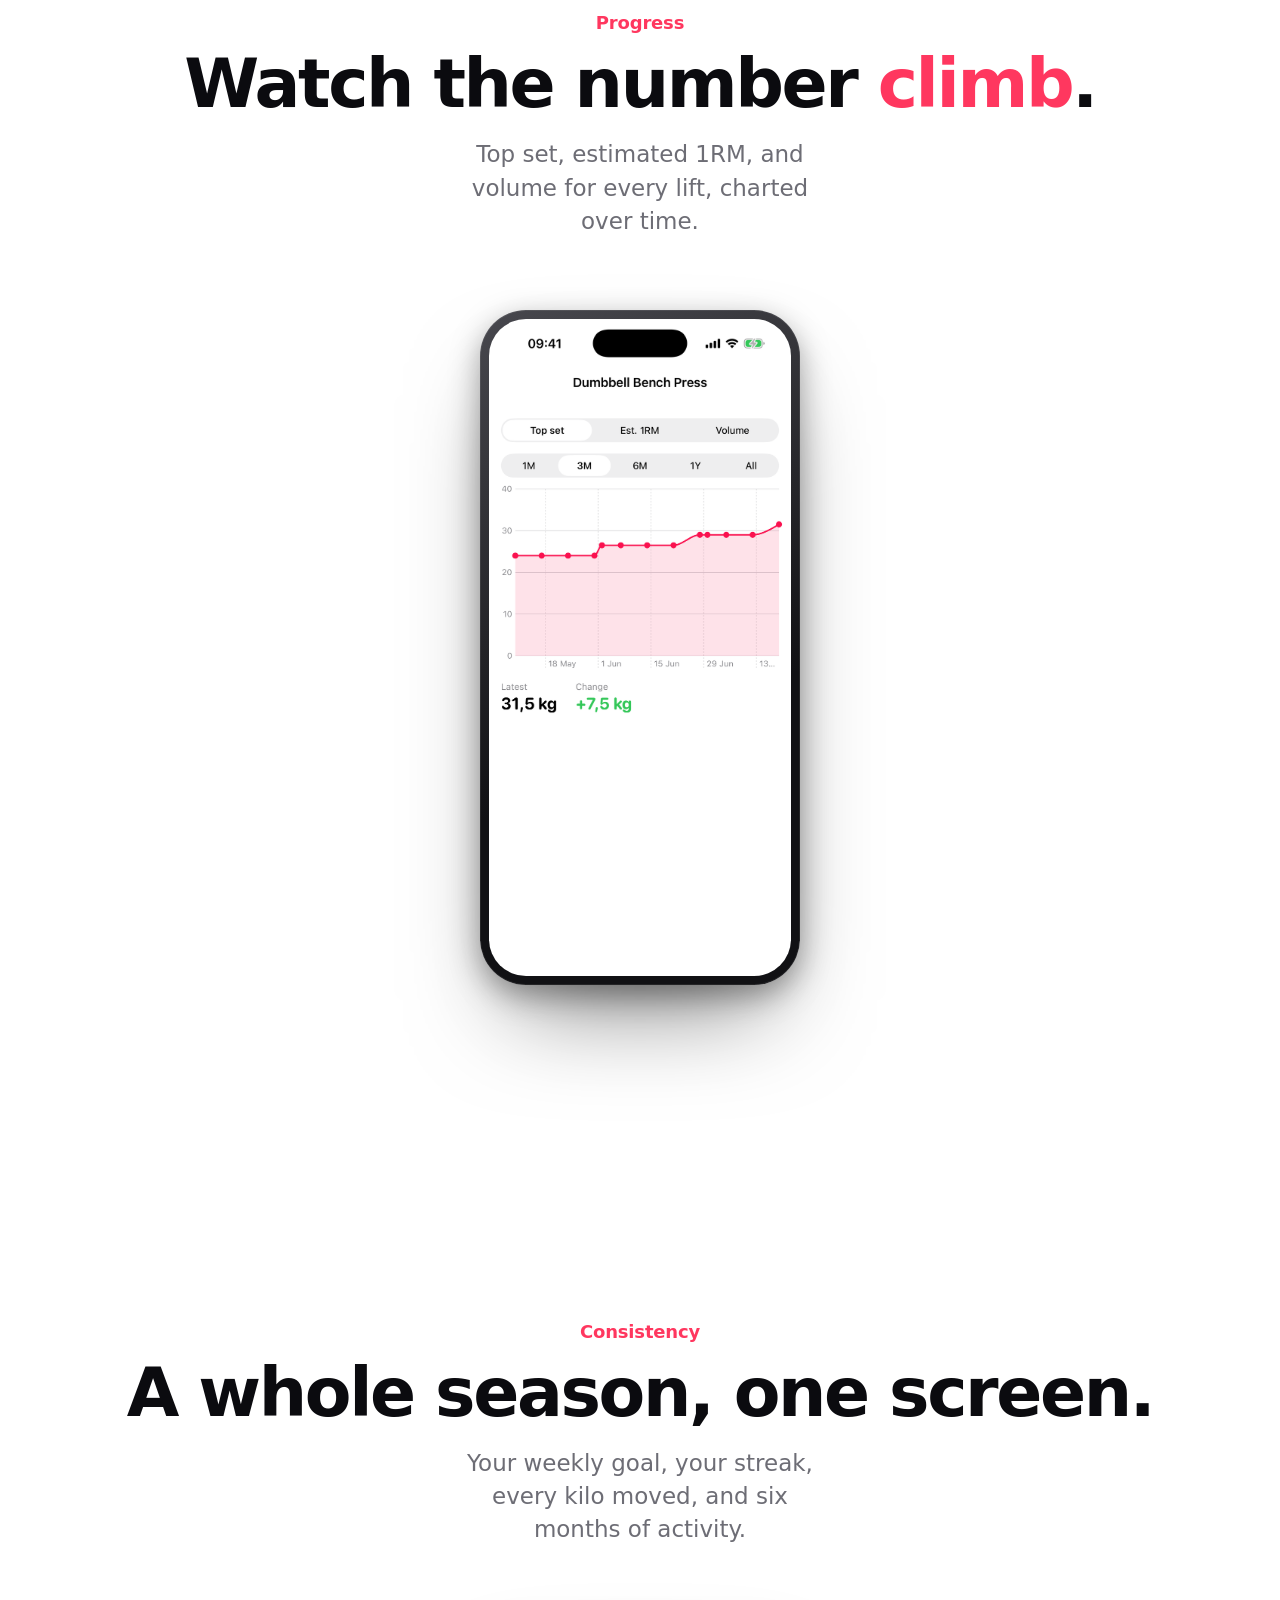
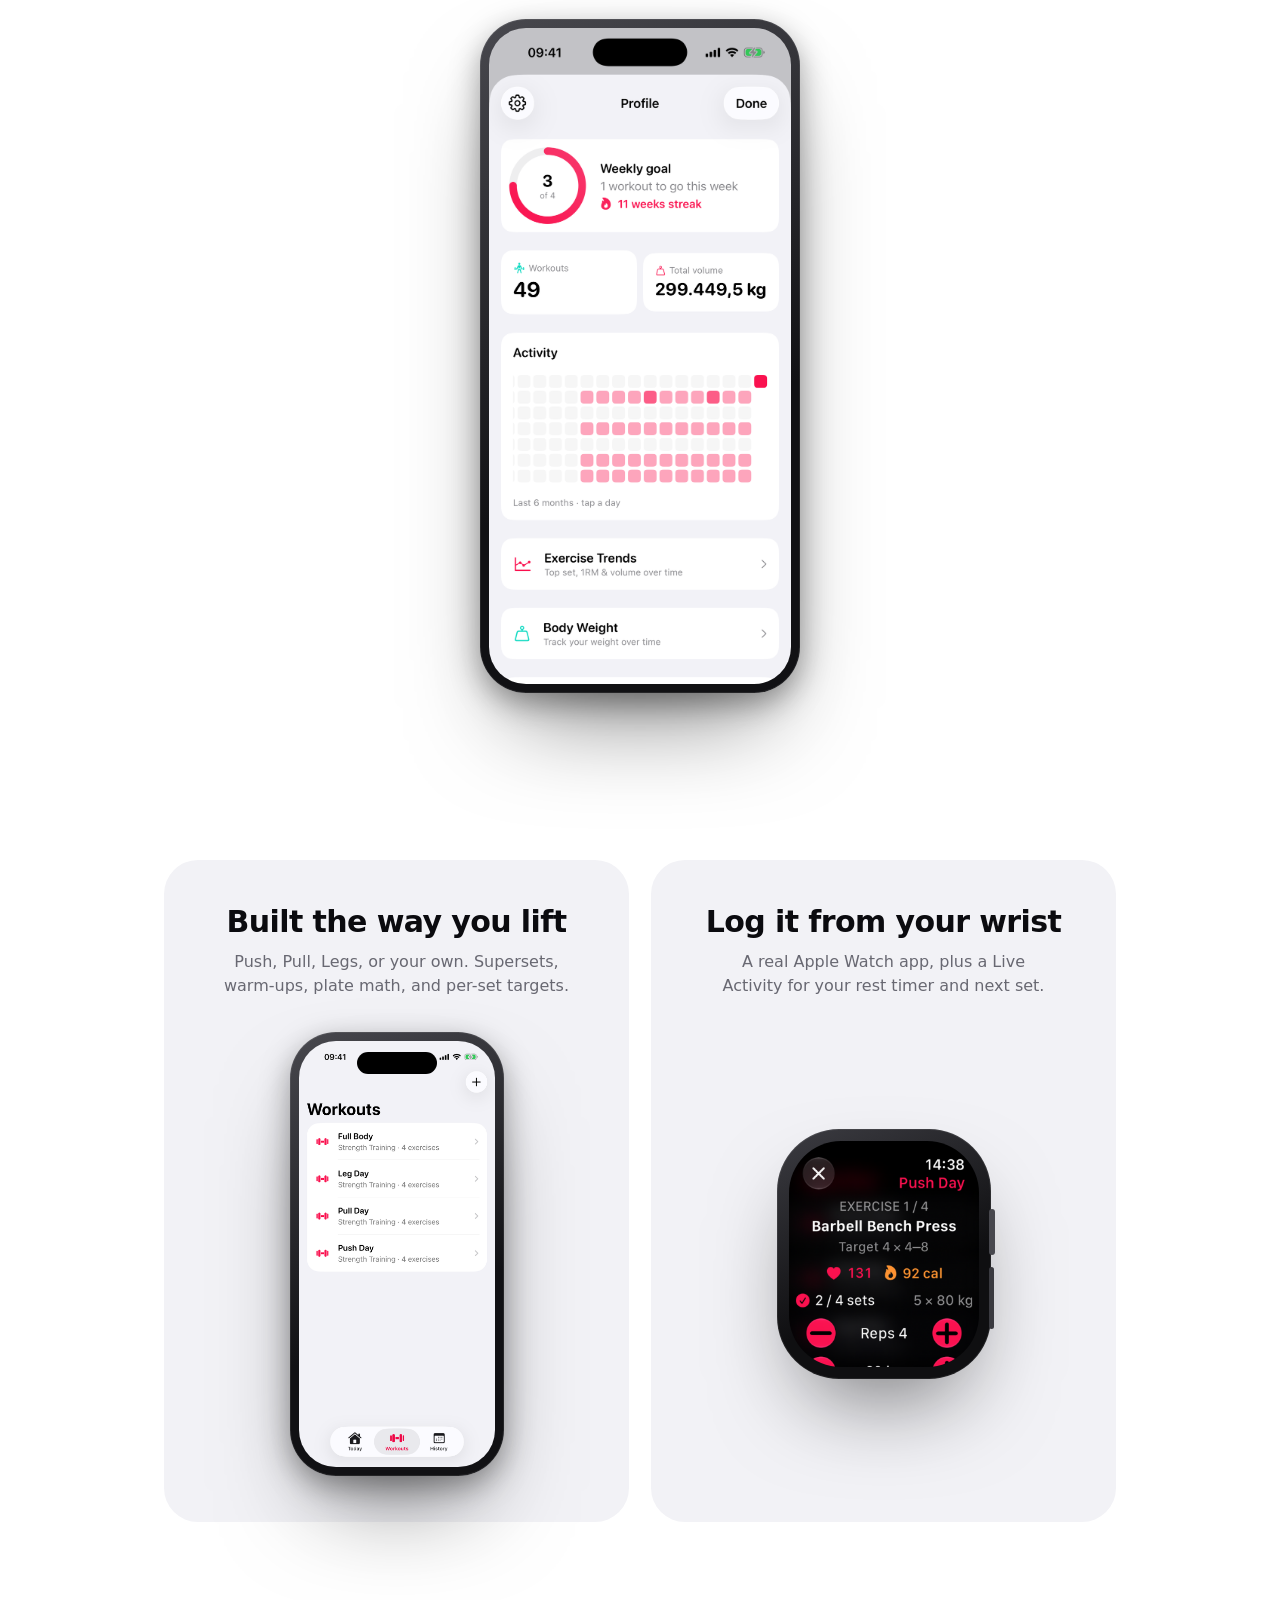
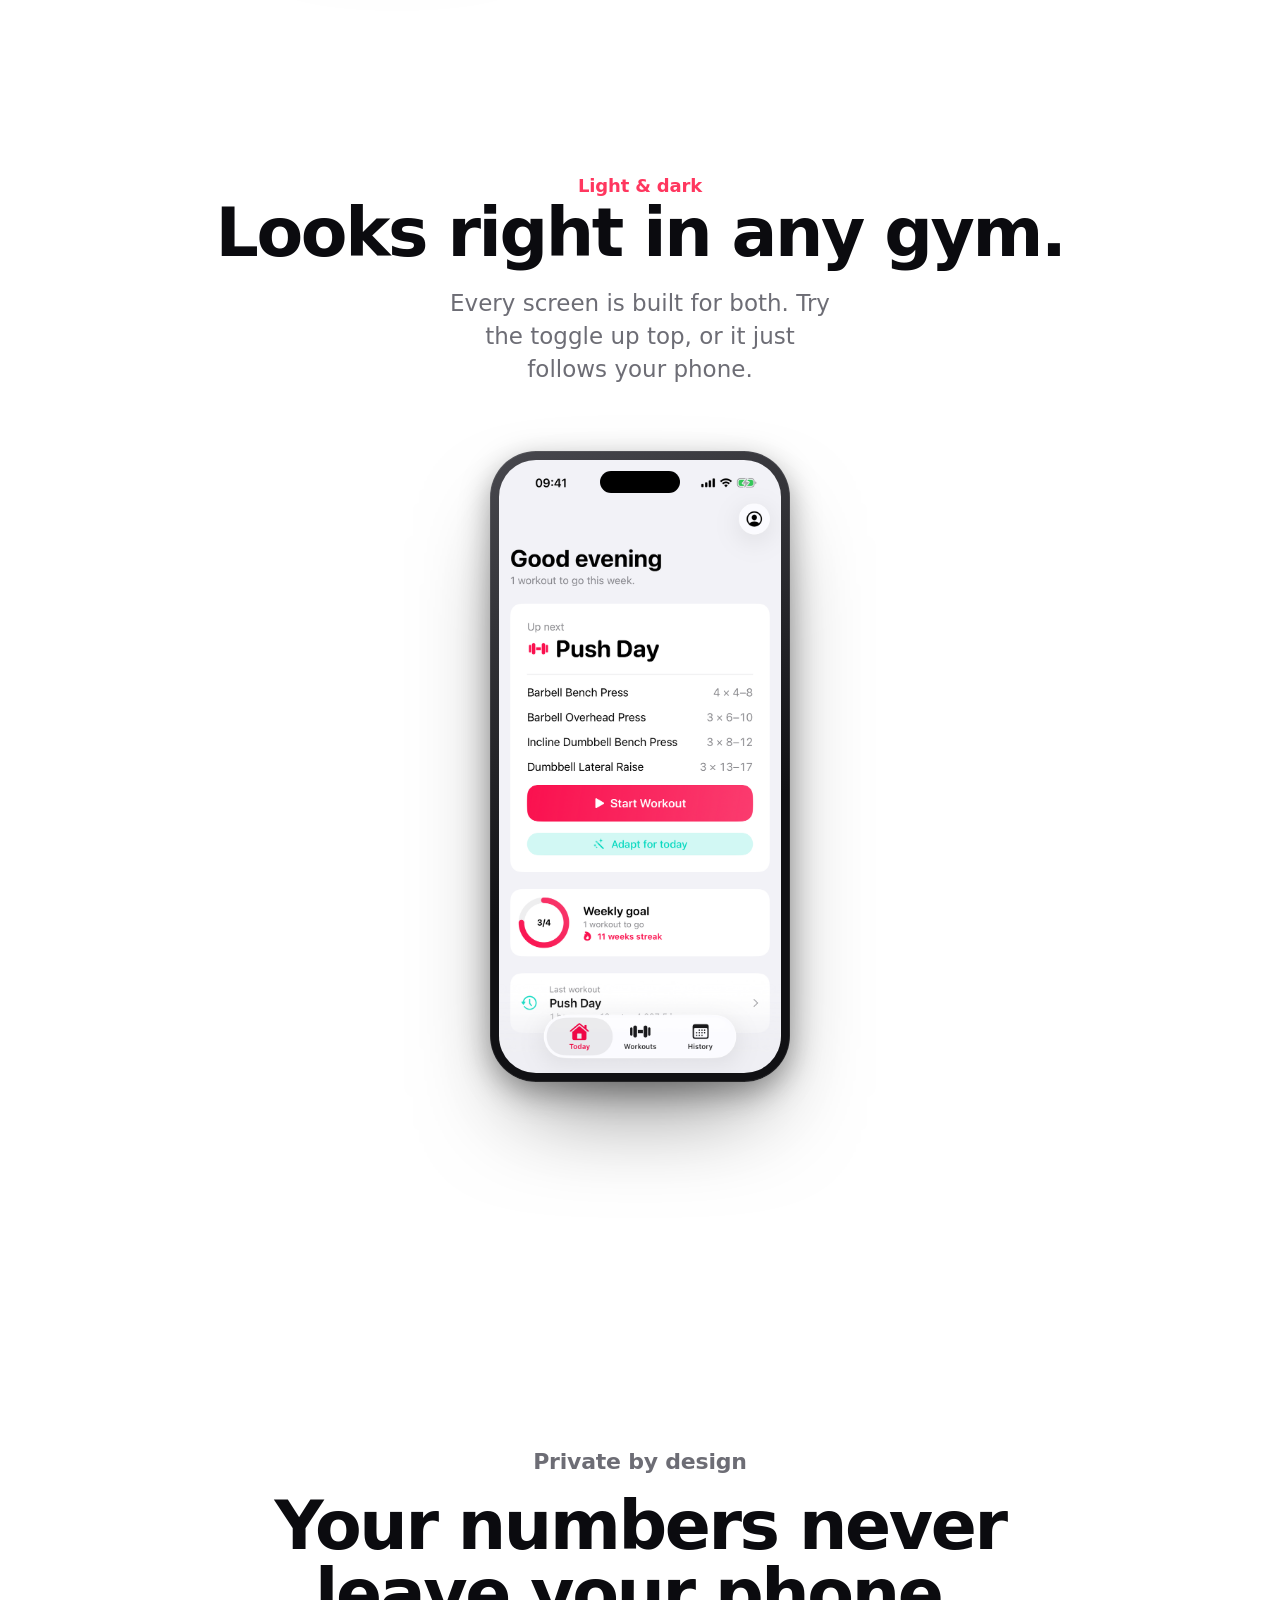
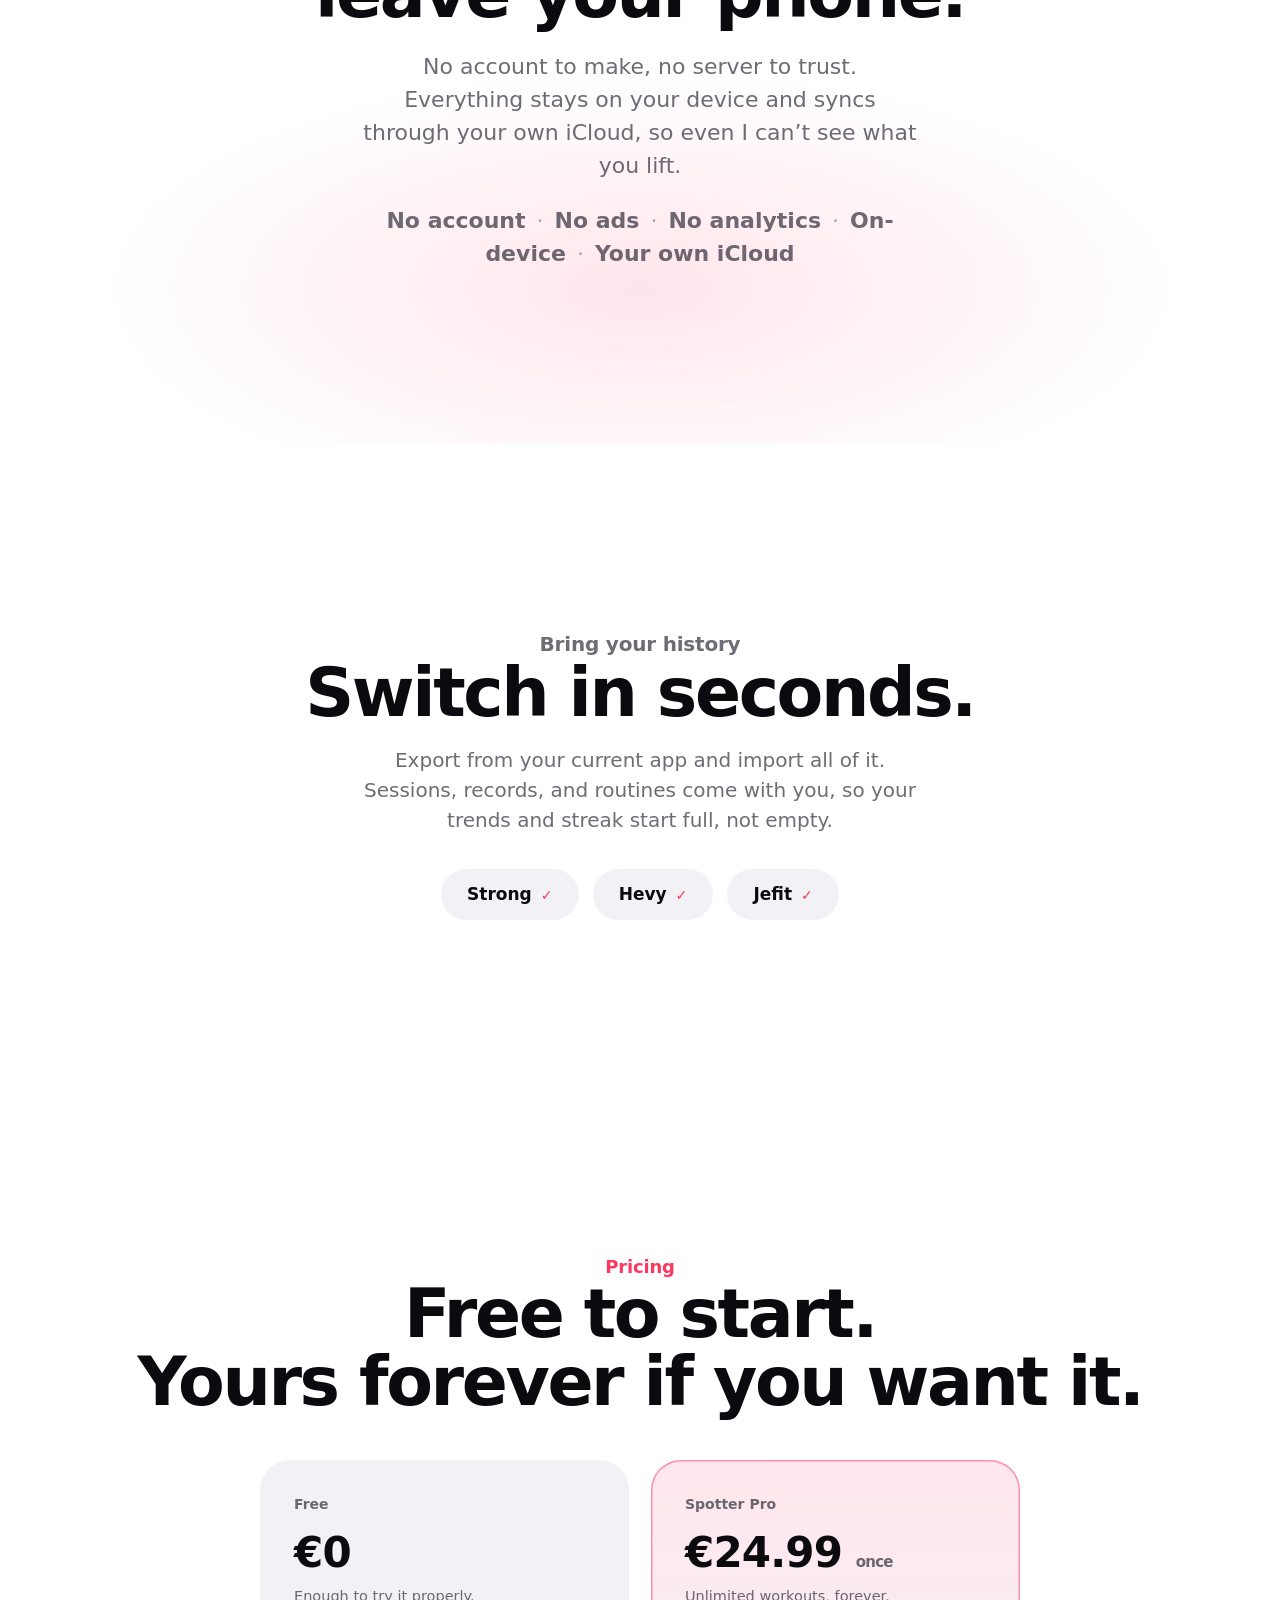
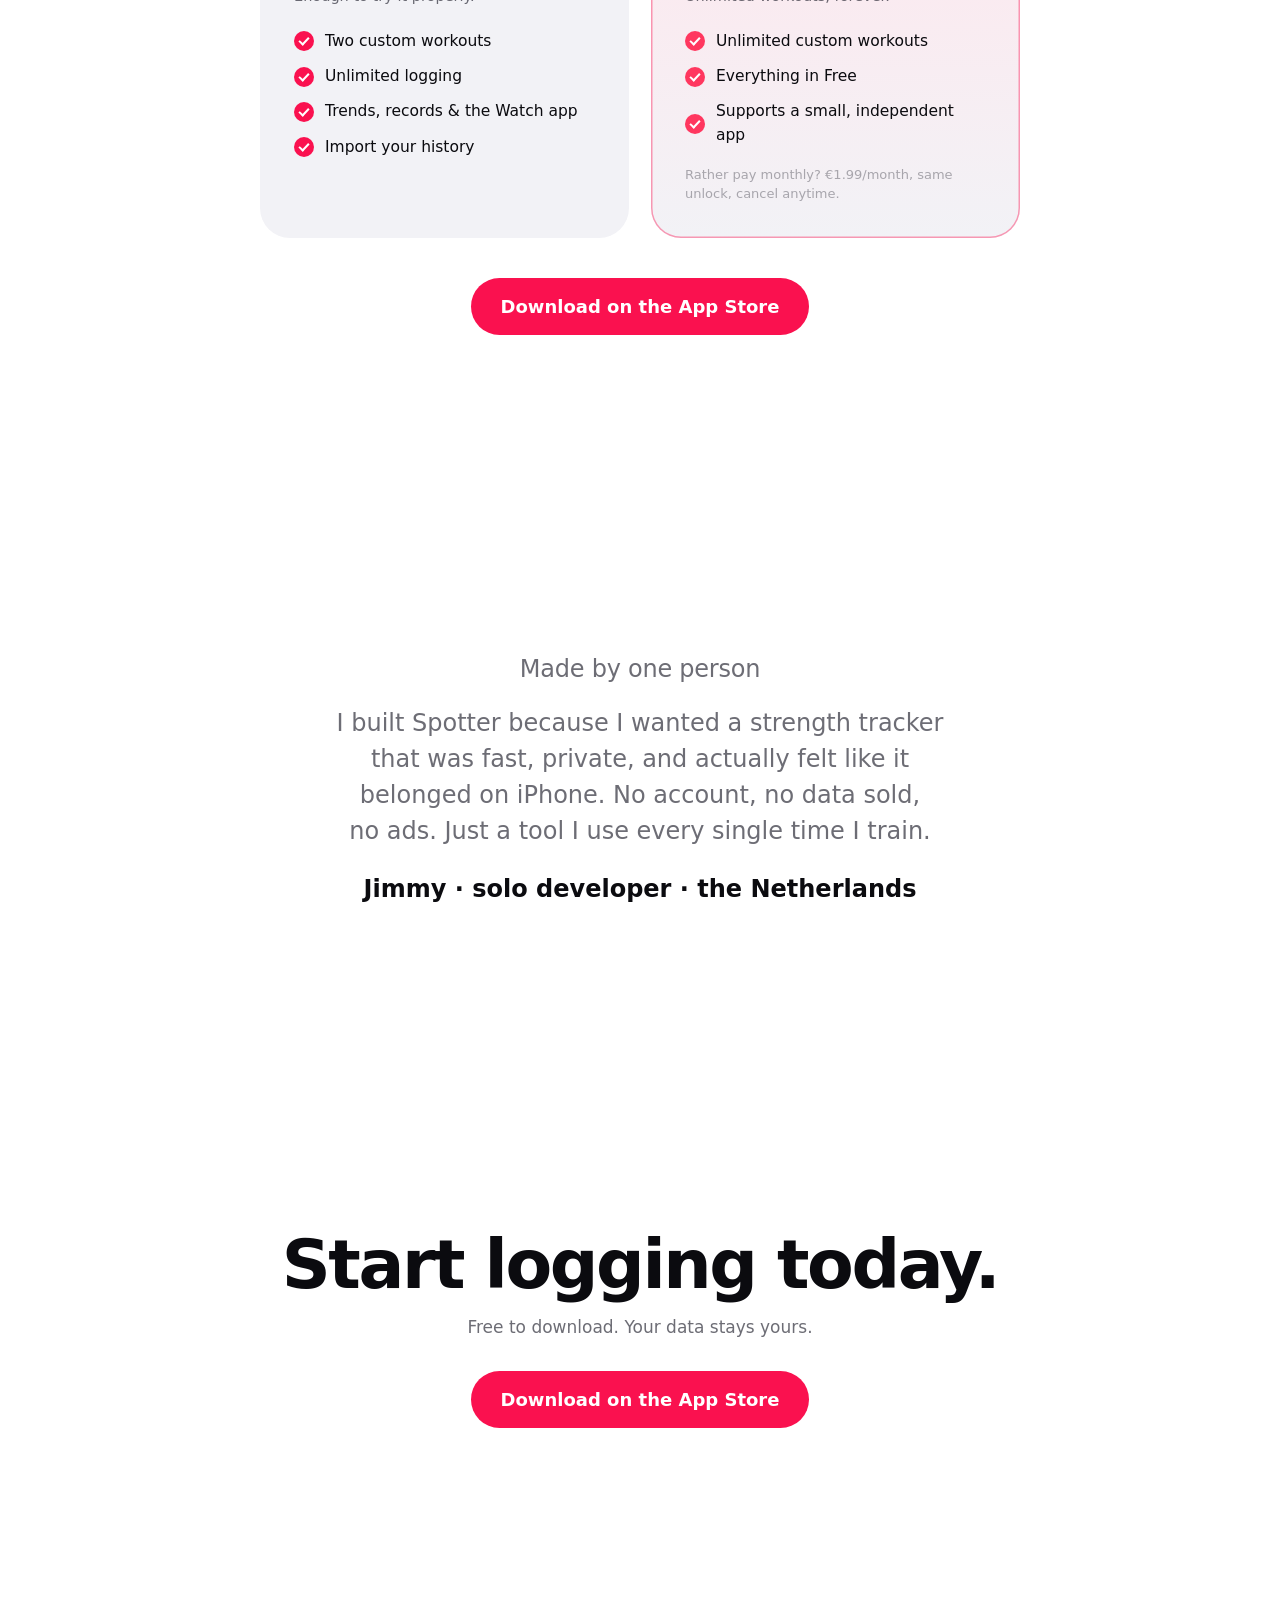
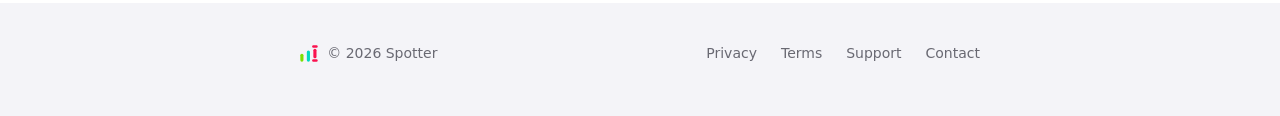
==== commit b544aa12: "Add full light/dark theming with theme-swapping screenshots - Token-based light/dark palette: auto v" ====
--- a/index.html
+++ b/index.html
@@ -3,62 +3,64 @@
 <head>
 <meta charset="utf-8">
 <meta name="viewport" content="width=device-width, initial-scale=1">
+<script>try{var t=localStorage.getItem('theme');if(t)document.documentElement.setAttribute('data-theme',t);}catch(e){}</script>
 <title>Spotter — Private Strength & Gym Workout Tracker for iPhone</title>
 <meta name="description" content="A fast, private strength and gym workout tracker for iPhone and Apple Watch. Log sets one-handed, track your progress, and beat your last lift. No account, no ads.">
-<link rel="canonical" href="https://spotter-site.pages.dev/">
+<link rel="canonical" href="https://spotter.jimmyverburgt.com/">
 <meta name="robots" content="index, follow, max-image-preview:large">
-<meta name="theme-color" content="#000000">
+<meta name="theme-color" content="#000000" media="(prefers-color-scheme: dark)">
+<meta name="theme-color" content="#ffffff" media="(prefers-color-scheme: light)">
 <meta name="apple-mobile-web-app-title" content="Spotter">
 <meta property="og:type" content="website">
 <meta property="og:site_name" content="Spotter">
 <meta property="og:locale" content="en_US">
 <meta property="og:title" content="Spotter — Private Strength & Gym Workout Tracker for iPhone">
 <meta property="og:description" content="A fast, private strength and gym workout tracker for iPhone and Apple Watch. Log sets one-handed, track your progress, and beat your last lift. No account, no ads.">
-<meta property="og:url" content="https://spotter-site.pages.dev/">
-<meta property="og:image" content="https://spotter-site.pages.dev/og-image.png">
+<meta property="og:url" content="https://spotter.jimmyverburgt.com/">
+<meta property="og:image" content="https://spotter.jimmyverburgt.com/og-image.png">
 <meta property="og:image:width" content="1200">
 <meta property="og:image:height" content="630">
 <meta property="og:image:alt" content="Spotter, a private strength tracker for iPhone and Apple Watch">
 <meta name="twitter:card" content="summary_large_image">
 <meta name="twitter:title" content="Spotter — Private Strength & Gym Workout Tracker for iPhone">
 <meta name="twitter:description" content="A fast, private strength and gym workout tracker for iPhone and Apple Watch. Log sets one-handed, track your progress, and beat your last lift. No account, no ads.">
-<meta name="twitter:image" content="https://spotter-site.pages.dev/og-image.png">
+<meta name="twitter:image" content="https://spotter.jimmyverburgt.com/og-image.png">
 <link rel="icon" href="logo.svg" type="image/svg+xml">
 <link rel="icon" href="favicon-48.png" sizes="48x48" type="image/png">
 <link rel="apple-touch-icon" href="apple-touch-icon.png">
 <link rel="stylesheet" href="styles.css">
-<script type="application/ld+json">{"@context":"https://schema.org","@type":"MobileApplication","name":"Spotter","alternateName":"Spotter: Gym Workout Tracker","operatingSystem":"iOS, watchOS","applicationCategory":"HealthApplication","applicationSubCategory":"Fitness","description":"A fast, private strength and gym workout tracker for iPhone and Apple Watch. Log sets one-handed, track your progress, and beat your last lift. No account, no ads.","url":"https://spotter-site.pages.dev/","installUrl":"https://apps.apple.com/app/id6780562415","downloadUrl":"https://apps.apple.com/app/id6780562415","screenshot":["https://spotter-site.pages.dev/screenshots/session.png","https://spotter-site.pages.dev/screenshots/trends.png","https://spotter-site.pages.dev/screenshots/profile.png"],"offers":{"@type":"Offer","price":"0","priceCurrency":"EUR"},"author":{"@type":"Person","name":"Jimmy Verburgt"},"publisher":{"@type":"Person","name":"Jimmy Verburgt"}}</script>
+<script type="application/ld+json">{"@context":"https://schema.org","@type":"MobileApplication","name":"Spotter","alternateName":"Spotter: Gym Workout Tracker","operatingSystem":"iOS, watchOS","applicationCategory":"HealthApplication","applicationSubCategory":"Fitness","description":"A fast, private strength and gym workout tracker for iPhone and Apple Watch. Log sets one-handed, track your progress, and beat your last lift. No account, no ads.","url":"https://spotter.jimmyverburgt.com/","installUrl":"https://apps.apple.com/app/id6780562415","downloadUrl":"https://apps.apple.com/app/id6780562415","screenshot":["https://spotter.jimmyverburgt.com/screenshots/session-dark.png","https://spotter.jimmyverburgt.com/screenshots/trends-dark.png","https://spotter.jimmyverburgt.com/screenshots/profile-dark.png"],"offers":{"@type":"Offer","price":"0","priceCurrency":"EUR"},"author":{"@type":"Person","name":"Jimmy Verburgt"},"publisher":{"@type":"Person","name":"Jimmy Verburgt"}}</script>
 </head>
 <body>
-<nav><div class="bar"><a class="brand" href="/"><img class="mark" src="logo.svg" alt="" width="26" height="24"><span>Spotter</span></a><a class="navbtn" href="https://apps.apple.com/app/id6780562415" target="_blank" rel="noopener">Get Spotter</a></div></nav>
+<nav><div class="bar"><a class="brand" href="index.html"><img class="mark" src="logo.svg" alt="" width="26" height="24"><span>Spotter</span></a><div class="navactions"><button class="themetoggle" type="button" aria-label="Switch between light and dark"><svg class="i-sun" viewBox="0 0 24 24" aria-hidden="true"><circle cx="12" cy="12" r="4.2"/><path d="M12 2.5v2.5M12 19v2.5M4.2 4.2l1.8 1.8M18 18l1.8 1.8M2.5 12H5M19 12h2.5M4.2 19.8l1.8-1.8M18 6l1.8-1.8"/></svg><svg class="i-moon" viewBox="0 0 24 24" aria-hidden="true"><path d="M20 14.5A8 8 0 1 1 9.5 4a6.5 6.5 0 0 0 10.5 10.5z"/></svg></button><a class="navbtn" href="https://apps.apple.com/app/id6780562415" target="_blank" rel="noopener">Get Spotter</a></div></div></nav>
 <header class="hero"><div class="hero-inner">
   <p class="eyebrow">iPhone &amp; Apple Watch</p>
   <h1>See last time.<br>Then <em>beat</em> it.</h1>
   <p class="lead">A fast, private strength tracker. Every set you log stays on your phone.</p>
   <a class="pill" href="https://apps.apple.com/app/id6780562415" target="_blank" rel="noopener">Download on the App&nbsp;Store</a>
   <p class="pill-note">Free to start &middot; No account &middot; 5&nbsp;MB</p>
-  <div class="hero-shot"><div class="device"><div class="rim"><div class="scr"><span class="island"></span><img src="screenshots/session.png" width="800" height="1739" alt="Spotter logging a set of barbell bench press in a live workout, with last time and plate math" decoding="async" loading="eager" fetchpriority="high"></div></div></div></div>
+  <div class="hero-shot"><div class="device"><div class="rim"><div class="scr"><span class="island"></span><img class="only-dark" src="screenshots/session-dark.png" width="800" height="1739" alt="Spotter logging a set of barbell bench press in a live workout, with last time and plate math" decoding="async" loading="eager" fetchpriority="high"><img class="only-light" src="screenshots/session-light.png" width="800" height="1739" alt="Spotter logging a set of barbell bench press in a live workout, with last time and plate math" decoding="async" loading="lazy"></div></div></div></div>
 </div></header>
 
 <section class="feat reveal">
   <p class="eyebrow">Progress</p>
   <h2>Watch the number <em>climb</em>.</h2>
   <p class="lead">Top set, estimated 1RM, and volume for every lift, charted over time.</p>
-  <div class="shot"><div class="device"><div class="rim"><div class="scr"><span class="island"></span><img src="screenshots/trends.png" width="800" height="1739" alt="Spotter exercise trend chart showing bench press climbing by 7.5 kg over time" decoding="async" loading="lazy"></div></div></div></div>
+  <div class="shot"><div class="device"><div class="rim"><div class="scr"><span class="island"></span><img class="only-dark" src="screenshots/trends-dark.png" width="800" height="1739" alt="Spotter exercise trend chart showing bench press climbing by 7.5 kg over time" decoding="async" loading="lazy"><img class="only-light" src="screenshots/trends-light.png" width="800" height="1739" alt="Spotter exercise trend chart showing bench press climbing by 7.5 kg over time" decoding="async" loading="lazy"></div></div></div></div>
 </section>
 
 <section class="feat reveal">
   <p class="eyebrow">Consistency</p>
   <h2>A whole season, one screen.</h2>
   <p class="lead">Your weekly goal, your streak, every kilo moved, and six months of activity.</p>
-  <div class="shot"><div class="device"><div class="rim"><div class="scr"><span class="island"></span><img src="screenshots/profile.png" width="800" height="1739" alt="Spotter profile with weekly goal ring, streak, total volume and a six-month activity heatmap" decoding="async" loading="lazy"></div></div></div></div>
+  <div class="shot"><div class="device"><div class="rim"><div class="scr"><span class="island"></span><img class="only-dark" src="screenshots/profile-dark.png" width="800" height="1739" alt="Spotter profile with weekly goal ring, streak, total volume and a six-month activity heatmap" decoding="async" loading="lazy"><img class="only-light" src="screenshots/profile-light.png" width="800" height="1739" alt="Spotter profile with weekly goal ring, streak, total volume and a six-month activity heatmap" decoding="async" loading="lazy"></div></div></div></div>
 </section>
 
 <div class="tiles">
   <div class="tile reveal">
     <h3>Built the way you lift</h3>
     <p>Push, Pull, Legs, or your own. Supersets, warm-ups, plate math, and per-set targets.</p>
-    <div class="tshot"><div class="device"><div class="rim"><div class="scr"><span class="island"></span><img src="screenshots/workouts.png" width="760" height="1652" alt="Spotter workout library with Push, Pull, Legs and Full Body routines" decoding="async" loading="lazy"></div></div></div></div>
+    <div class="tshot"><div class="device"><div class="rim"><div class="scr"><span class="island"></span><img class="only-dark" src="screenshots/workouts-dark.png" width="760" height="1652" alt="Spotter workout library with Push, Pull, Legs and Full Body routines" decoding="async" loading="lazy"><img class="only-light" src="screenshots/workouts-light.png" width="760" height="1652" alt="Spotter workout library with Push, Pull, Legs and Full Body routines" decoding="async" loading="lazy"></div></div></div></div>
   </div>
   <div class="tile reveal">
     <h3>Log it from your wrist</h3>
@@ -70,8 +72,8 @@
 <section class="tone reveal">
   <p class="eyebrow">Light &amp; dark</p>
   <h2>Looks right in any gym.</h2>
-  <p class="lead">Every screen is built for both, whether you train at dawn or under the lights.</p>
-  <div class="shot"><div class="device"><div class="rim"><div class="scr"><span class="island"></span><img src="screenshots/light.png" width="800" height="1739" alt="Spotter Today screen in light mode showing the next workout and weekly goal" decoding="async" loading="lazy"></div></div></div></div>
+  <p class="lead">Every screen is built for both. Try the toggle up top, or it just follows your phone.</p>
+  <div class="shot"><div class="device"><div class="rim"><div class="scr"><span class="island"></span><img class="only-dark" src="screenshots/today-dark.png" width="800" height="1739" alt="Spotter Today screen showing the next workout and weekly goal" decoding="async" loading="lazy"><img class="only-light" src="screenshots/today-light.png" width="800" height="1739" alt="Spotter Today screen showing the next workout and weekly goal" decoding="async" loading="lazy"></div></div></div></div>
 </section>
 
 <section class="privacy"><div class="privacy-inner reveal">
@@ -134,7 +136,7 @@
   <a class="pill" href="https://apps.apple.com/app/id6780562415" target="_blank" rel="noopener">Download on the App&nbsp;Store</a>
 </section>
 
-<footer><div class="fin"><div class="fcopy"><img class="mark" src="logo.svg" alt="" width="18" height="17"><span>&copy; 2026 Spotter</span></div><div class="flinks"><a href="/privacy.html">Privacy</a><a href="/terms.html">Terms</a><a href="/support.html">Support</a><a href="mailto:jimmyverburgt@gmail.com">Contact</a></div></div></footer>
+<footer><div class="fin"><div class="fcopy"><img class="mark" src="logo.svg" alt="" width="18" height="17"><span>&copy; 2026 Spotter</span></div><div class="flinks"><a href="privacy.html">Privacy</a><a href="terms.html">Terms</a><a href="support.html">Support</a><a href="mailto:jimmyverburgt@gmail.com">Contact</a></div></div></footer>
 <script>
 (function(){
   var io=new IntersectionObserver(function(es){
@@ -144,6 +146,15 @@
   var nav=document.querySelector('nav');
   var onScroll=function(){nav.classList.toggle('scrolled',window.scrollY>16);};
   onScroll();window.addEventListener('scroll',onScroll,{passive:true});
+  var root=document.documentElement, mq=window.matchMedia('(prefers-color-scheme: light)');
+  var btn=document.querySelector('.themetoggle');
+  if(btn) btn.addEventListener('click',function(){
+    var isLight = root.getAttribute('data-theme')==='light' ||
+      (!root.getAttribute('data-theme') && mq.matches);
+    var next = isLight ? 'dark' : 'light';
+    root.setAttribute('data-theme', next);
+    try{ localStorage.setItem('theme', next); }catch(e){}
+  });
 })();
 </script>
 </body></html>
--- a/styles.css
+++ b/styles.css
@@ -1,15 +1,20 @@
 :root{
   --bg:#000; --card:#1c1c1e; --card2:#2c2c2e;
   --ink:#f5f5f7; --sec:rgba(235,235,245,.62); --ter:rgba(235,235,245,.32);
-  --red:#fa114f; --red2:#ff375f; --teal:#30d5c8; --glow:rgba(250,17,79,.20);
   --line:rgba(255,255,255,.09);
+  --nav:rgba(0,0,0,.55); --nav2:rgba(0,0,0,.82); --legal:#050506; --glow:rgba(250,17,79,.20);
+  --red:#fa114f; --red2:#ff375f; --teal:#30d5c8;
   --font:ui-rounded,"SF Pro Rounded","SF Pro Display",-apple-system,system-ui,"Segoe UI",sans-serif;
   --pad:clamp(88px,13vw,168px);
 }
+@media (prefers-color-scheme: light){ :root:not([data-theme]){ --bg:#fff;--card:#f2f2f6;--card2:#e7e7ee;--ink:#0b0b0f;--sec:rgba(20,20,32,.62);--ter:rgba(20,20,32,.34);--line:rgba(0,0,0,.10);--nav:rgba(255,255,255,.72);--nav2:rgba(255,255,255,.9);--legal:#f4f4f8;--glow:rgba(250,17,79,.11); } }
+:root[data-theme="light"]{ --bg:#fff;--card:#f2f2f6;--card2:#e7e7ee;--ink:#0b0b0f;--sec:rgba(20,20,32,.62);--ter:rgba(20,20,32,.34);--line:rgba(0,0,0,.10);--nav:rgba(255,255,255,.72);--nav2:rgba(255,255,255,.9);--legal:#f4f4f8;--glow:rgba(250,17,79,.11); }
+
 *{margin:0;padding:0;box-sizing:border-box}
 html{scroll-behavior:smooth;-webkit-text-size-adjust:100%}
 body{background:var(--bg);color:var(--ink);font-family:var(--font);line-height:1.5;
-  -webkit-font-smoothing:antialiased;overflow-x:hidden;text-rendering:optimizeLegibility}
+  -webkit-font-smoothing:antialiased;overflow-x:hidden;text-rendering:optimizeLegibility;
+  transition:background .4s ease,color .4s ease}
 a{color:inherit;text-decoration:none}
 em{color:var(--red2);font-style:normal}
 .num{font-variant-numeric:tabular-nums}
@@ -30,26 +35,48 @@
 
 .device{position:relative;width:var(--pw,300px);margin:0 auto}
 .rim{padding:9px;border-radius:46px;background:linear-gradient(155deg,#48484e,#111114 62%);
-  box-shadow:inset 0 0 0 1px rgba(255,255,255,.08),0 50px 100px -34px rgba(0,0,0,.9),0 10px 30px rgba(0,0,0,.55)}
+  box-shadow:inset 0 0 0 1px rgba(255,255,255,.08),0 50px 100px -34px rgba(0,0,0,.55),0 10px 30px rgba(0,0,0,.35)}
 .scr{position:relative;border-radius:37px;overflow:hidden;background:#000;display:block}
 .scr img{display:block;width:100%;height:auto}
+.scr img.only-light{display:none}
 .island{position:absolute;top:11px;left:50%;transform:translateX(-50%);width:80px;height:22px;
   background:#000;border-radius:20px;z-index:2}
 .watch{position:relative;width:214px;margin:0 auto;padding:12px;border-radius:62px;
   background:linear-gradient(155deg,#3c3c42,#0f0f11 62%);
-  box-shadow:inset 0 0 0 1px rgba(255,255,255,.08),0 44px 90px -30px rgba(0,0,0,.9)}
+  box-shadow:inset 0 0 0 1px rgba(255,255,255,.08),0 44px 90px -30px rgba(0,0,0,.55)}
 .wscr{border-radius:52px;overflow:hidden;background:#000} .wscr img{display:block;width:100%;height:auto}
 .crown{position:absolute;right:-4px;top:80px;width:6px;height:46px;border-radius:4px;background:#48484e}
 .wbtn{position:absolute;right:-3px;top:138px;width:5px;height:62px;border-radius:4px;background:#3a3a40}
 
+/* theme-swapped screenshots */
+@media (prefers-color-scheme: light){
+  :root:not([data-theme]) .scr img.only-dark{display:none}
+  :root:not([data-theme]) .scr img.only-light{display:block}
+}
+:root[data-theme="light"] .scr img.only-dark{display:none}
+:root[data-theme="light"] .scr img.only-light{display:block}
+
 nav{position:sticky;top:0;z-index:50;backdrop-filter:blur(20px) saturate(160%);
-  background:rgba(0,0,0,.55);border-bottom:1px solid transparent;
+  background:var(--nav);border-bottom:1px solid transparent;
   transition:background .3s ease,border-color .3s ease}
-nav.scrolled{background:rgba(0,0,0,.82);border-bottom-color:var(--line)}
+nav.scrolled{background:var(--nav2);border-bottom-color:var(--line)}
 nav .bar{max-width:1000px;margin:0 auto;padding:0 24px;height:56px;
   display:flex;align-items:center;justify-content:space-between}
 .brand{display:flex;align-items:center;gap:11px;font-weight:800;font-size:20px;letter-spacing:-.02em;color:var(--ink)}
 .brand .mark{height:23px;width:auto;display:block}
+.navactions{display:flex;align-items:center;gap:12px}
+.themetoggle{width:36px;height:36px;border:none;background:transparent;color:var(--ink);cursor:pointer;
+  display:grid;place-items:center;border-radius:50%;transition:background .15s ease}
+.themetoggle:hover{background:color-mix(in srgb,var(--ink) 10%,transparent)}
+.themetoggle svg{width:19px;height:19px;fill:none;stroke:currentColor;stroke-width:2;
+  stroke-linecap:round;stroke-linejoin:round}
+.themetoggle .i-moon{display:none}
+@media (prefers-color-scheme: light){
+  :root:not([data-theme]) .themetoggle .i-sun{display:none}
+  :root:not([data-theme]) .themetoggle .i-moon{display:block}
+}
+:root[data-theme="light"] .themetoggle .i-sun{display:none}
+:root[data-theme="light"] .themetoggle .i-moon{display:block}
 .navbtn{font-size:14px;font-weight:600;padding:8px 18px;border-radius:980px;background:var(--red);color:#fff}
 .navbtn:hover{background:var(--red2)}
 
@@ -119,7 +146,7 @@
 .final p{margin:16px auto 0;font-size:17px;color:var(--sec)}
 .final .pill{margin-top:30px}
 
-.legal{text-align:left;padding:64px 24px 0;background:#050506}
+.legal{text-align:left;padding:64px 24px 0;background:var(--legal)}
 .legal-inner{max-width:680px;margin:0 auto}
 .legal h1{font-size:30px;font-weight:800;letter-spacing:-.02em;line-height:1.1}
 .legal h2{font-size:26px;font-weight:800;letter-spacing:-.02em;line-height:1.1}
@@ -130,7 +157,7 @@
 .legal.page{padding-top:112px;padding-bottom:8px;min-height:66vh}
 .legal .back{display:inline-block;margin-top:34px;font-size:14px;color:var(--red2)}
 
-footer{background:#050506;padding:40px 24px 52px}
+footer{background:var(--legal);padding:40px 24px 52px}
 footer .fin{max-width:680px;margin:0 auto;display:flex;flex-wrap:wrap;gap:16px;
   justify-content:space-between;align-items:center;font-size:14px;color:var(--sec)}
 footer .flinks{display:flex;gap:24px} footer a:hover{color:var(--red2)}
@@ -169,4 +196,5 @@
   .reveal{opacity:1;transform:none;transition:none}
   .hero-inner>*{opacity:1;animation:none}
   .pill:active{transform:none}
-}
+  body{transition:none}
+}
